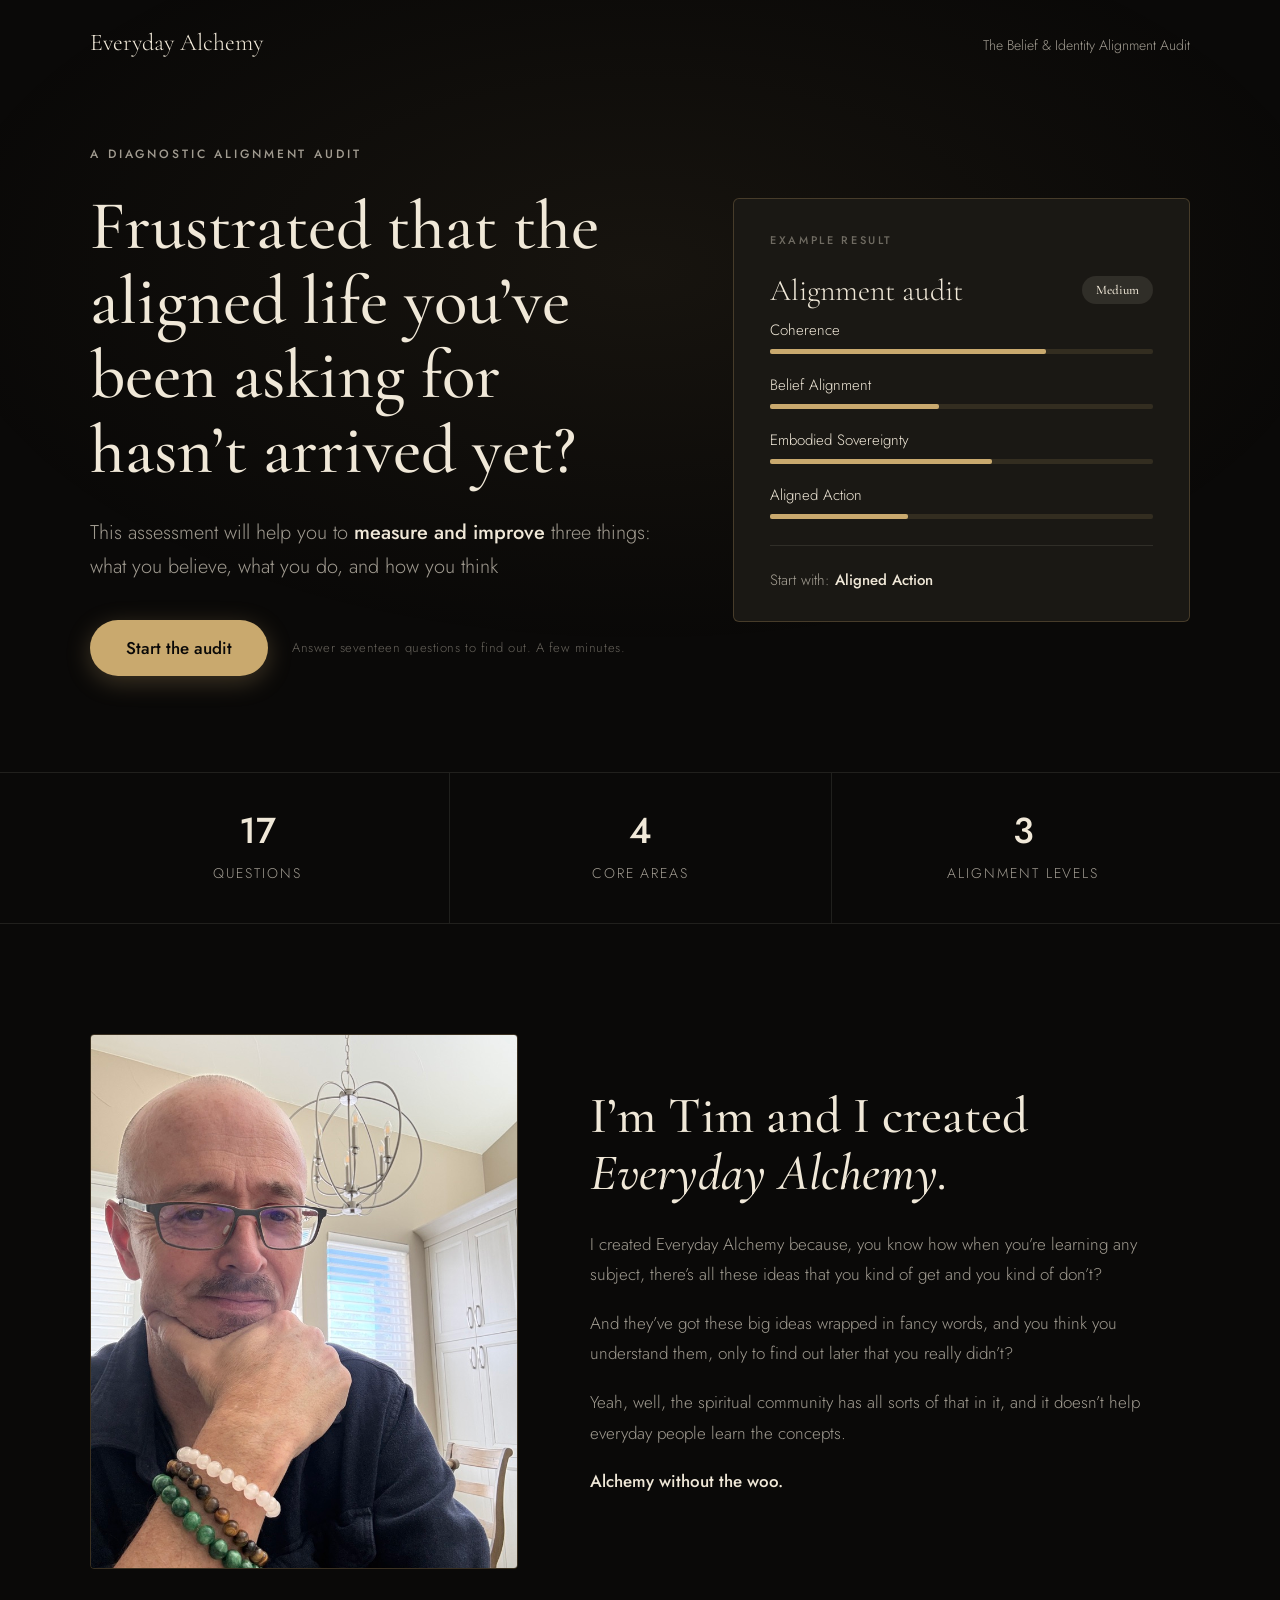
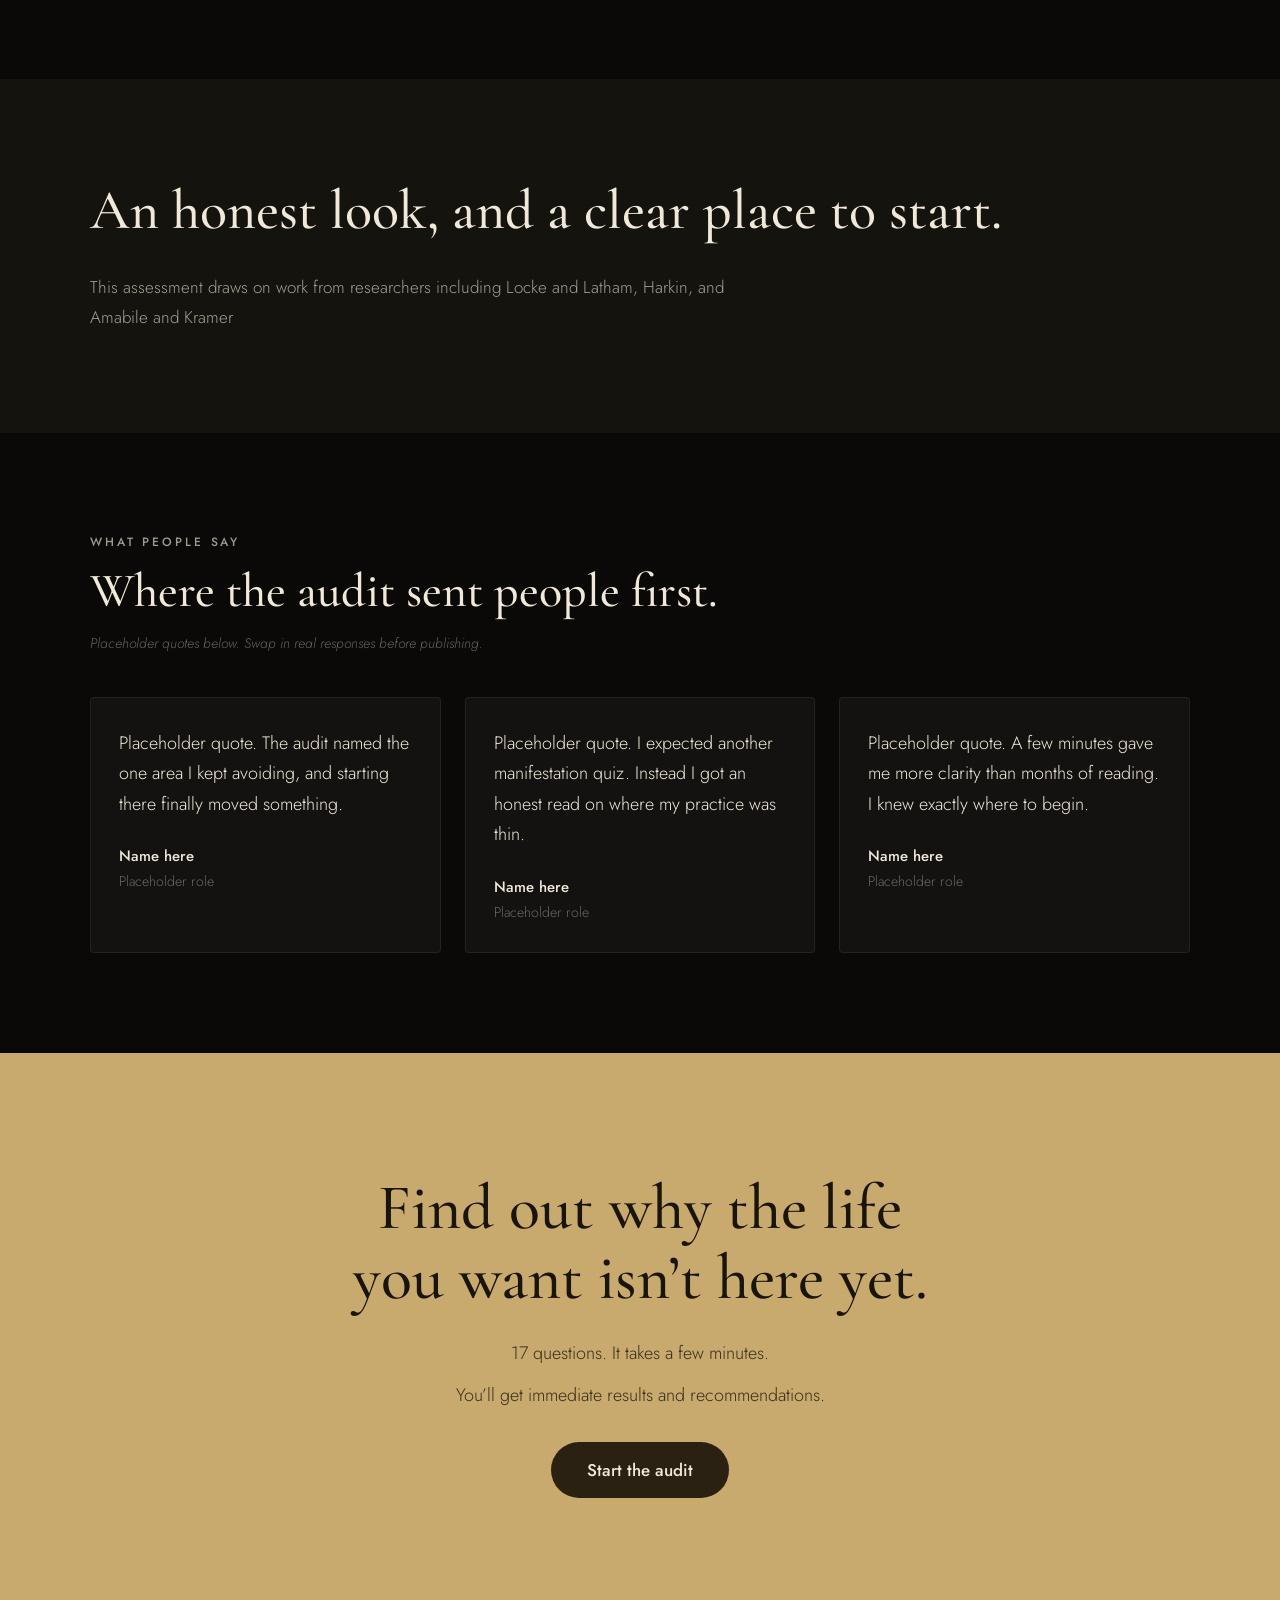
==== audit.html @ 443a2dbe "Audit landing page: match the ScoreApp layout Two-column hero with the example result card, stats ba" ====
<!DOCTYPE html>
<html lang="en">
<head>
<meta charset="UTF-8">
<meta name="viewport" content="width=device-width, initial-scale=1.0">
<title>The Belief &amp; Identity Alignment Audit — Everyday Alchemy</title>
<link rel="preconnect" href="https://fonts.googleapis.com">
<link href="https://fonts.googleapis.com/css2?family=Cormorant+Garamond:ital,wght@0,300;0,400;0,500;0,600;1,300;1,400;1,500&family=Cinzel:wght@400;600&family=Jost:wght@200;300;400;500&display=swap" rel="stylesheet">
<style>
  :root {
    --obsidian: #0a0908;
    --deep: #111009;
    --charcoal: #1a1814;
    --ash: #2a2822;
    --gold: #c9a96e;
    --gold-light: #e2c98a;
    --gold-dim: #8a6e3e;
    --cream: #f0e8d8;
    --cream-mid: rgba(240,232,216,0.65);
    --cream-low: rgba(240,232,216,0.4);
    --gold-border: rgba(201,169,110,0.25);
  }

  * { margin: 0; padding: 0; box-sizing: border-box; }

  body {
    background: var(--obsidian);
    color: var(--cream);
    font-family: 'Jost', sans-serif;
    font-weight: 300;
    min-height: 100vh;
    min-height: 100dvh;
    display: flex;
    flex-direction: column;
    -webkit-font-smoothing: antialiased;
  }

  body::before {
    content: '';
    position: fixed;
    inset: 0;
    background: radial-gradient(ellipse 80% 60% at 50% 30%, rgba(201,169,110,0.07) 0%, transparent 70%);
    pointer-events: none;
  }

  .top { position: relative; z-index: 1; width: 100%; max-width: 1148px; margin: 0 auto; padding: 28px 24px 0; display: flex; justify-content: space-between; align-items: baseline; gap: 16px; }
  .logo { font-family: 'Cormorant Garamond', serif; font-size: 24px; color: var(--cream); text-decoration: none; }
  .audit-name { font-size: 14px; color: var(--cream-mid); text-align: right; }

  .progress {
    position: fixed; top: 0; left: 0; right: 0;
    height: 3px;
    background: rgba(201,169,110,0.12);
    z-index: 5;
    opacity: 0;
    transition: opacity 0.3s;
  }
  .progress.on { opacity: 1; }
  .progress span { display: block; height: 100%; width: 0; background: var(--gold); transition: width 0.4s ease; }

  main { position: relative; z-index: 1; flex: 1; display: flex; justify-content: center; padding: 32px 24px 64px; }
  main.landing { padding: 0; }
  #stage.land { max-width: none; }
  #stage { width: 100%; max-width: 640px; animation: rise 0.5s ease both; }
  #stage.wide { max-width: 760px; }
  #stage.q { align-self: center; }

  @keyframes rise { from { opacity: 0; transform: translateY(14px); } to { opacity: 1; transform: translateY(0); } }

  .eyebrow {
    font-family: 'Cinzel', serif;
    font-size: 10px;
    letter-spacing: 0.45em;
    text-transform: uppercase;
    color: var(--gold);
    margin-bottom: 22px;
  }

  h1, h2, h3 { font-family: 'Cormorant Garamond', serif; font-weight: 300; line-height: 1.12; color: var(--cream); outline: none; }
  h1 { font-size: clamp(36px, 7vw, 56px); margin-bottom: 20px; }
  h1 em, h2 em { font-style: italic; color: var(--gold-light); }
  h2 { font-size: clamp(30px, 5.5vw, 44px); margin-bottom: 14px; }
  h3 { font-size: 26px; margin-bottom: 8px; }

  .lede { font-size: 17px; line-height: 1.8; color: var(--cream-mid); margin-bottom: 28px; }
  p.body { font-size: 16px; line-height: 1.8; color: var(--cream-mid); margin-bottom: 18px; }
  .hint { font-size: 13px; letter-spacing: 0.04em; color: var(--cream-low); margin: 6px 0 22px; }

  /* ---- landing ---- */
  .wrap { width: 100%; max-width: 1148px; margin: 0 auto; padding: 0 24px; }
  .land h1, .land h2 { font-weight: 500; }
  .hero2 { padding: 88px 0 96px; }
  .hero2 .wrap { display: grid; grid-template-columns: 1.25fr 1fr; gap: 72px; align-items: center; }
  .eyebrow2 { font-size: 12px; font-weight: 500; letter-spacing: 0.24em; text-transform: uppercase; color: var(--cream-mid); margin-bottom: 26px; }
  .hero2 h1 { font-size: clamp(40px, 5.4vw, 72px); line-height: 1.08; margin-bottom: 28px; max-width: 14em; }
  .hero2 .sentence { font-size: 20px; line-height: 1.7; color: var(--cream-mid); max-width: 30em; margin-bottom: 36px; }
  .hero2 .sentence strong { color: var(--cream); font-weight: 500; }
  .cta-row { display: flex; align-items: center; gap: 24px; flex-wrap: wrap; }
  .cta-row .hint { margin: 0; }
  .btn.pill { font-family: 'Jost', sans-serif; font-weight: 500; font-size: 17px; letter-spacing: 0; text-transform: none; border-radius: 999px; padding: 16px 36px; }
  .card.example { max-width: none; margin: 0; text-align: left; padding: 32px 36px 28px; }
  .example .eyebrow2 { color: var(--cream-low); margin-bottom: 22px; font-size: 11px; }
  .example .cap { display: flex; justify-content: space-between; align-items: center; gap: 12px; margin-bottom: 26px; }
  .example .cap-t { font-family: 'Cormorant Garamond', serif; font-size: 30px; color: var(--cream); }
  .example .pill-lv { font-size: 13px; font-weight: 500; color: var(--cream); background: rgba(240,232,216,0.1); border-radius: 999px; padding: 6px 14px; }
  .example .row { margin-bottom: 20px; font-size: 15px; color: var(--cream); }
  .example .row .bar { margin: 8px 0 0; height: 5px; }
  .example .start { margin-top: 26px; padding-top: 22px; border-top: 1px solid rgba(240,232,216,0.1); font-size: 15px; color: var(--cream-mid); }
  .example .start strong { color: var(--cream); font-weight: 500; }
  .stats { border-top: 1px solid rgba(240,232,216,0.1); border-bottom: 1px solid rgba(240,232,216,0.1); }
  .stats .wrap { display: grid; grid-template-columns: repeat(3, 1fr); padding: 0; }
  .stats .cell { text-align: center; padding: 40px 16px; border-left: 1px solid rgba(240,232,216,0.1); }
  .stats .cell:first-child { border-left: none; }
  .stats b { display: block; font-size: 36px; font-weight: 500; color: var(--cream); line-height: 1; }
  .stats span { display: block; margin-top: 14px; font-size: 14px; letter-spacing: 0.14em; text-transform: uppercase; color: var(--cream-mid); }
  .bio2 { padding: 110px 0; }
  .bio2 .wrap { display: grid; grid-template-columns: 5fr 7fr; gap: 72px; align-items: center; }
  .bio2 img { width: 100%; aspect-ratio: 4 / 5; object-fit: cover; border-radius: 4px; border: 1px solid var(--gold-border); display: block; }
  .bio2 h2 { font-size: clamp(34px, 4vw, 52px); margin-bottom: 26px; }
  .bio2 h2 em { color: var(--cream); }
  .bio2 p { font-size: 17px; line-height: 1.8; color: var(--cream-mid); margin-bottom: 18px; max-width: 34em; }
  .bio2 p.soundbite { color: var(--cream); font-weight: 500; }
  .lite { background: #15130d; padding: 100px 0; }
  .lite h2 { font-size: clamp(34px, 4.4vw, 56px); margin-bottom: 30px; }
  .lite p { font-size: 17px; line-height: 1.8; color: var(--cream-mid); max-width: 40em; }
  .testi { padding: 100px 0; }
  .testi .eyebrow2 { margin-bottom: 14px; }
  .testi h2 { font-size: clamp(32px, 4vw, 48px); margin-bottom: 14px; }
  .tnote { font-size: 14px; font-style: italic; color: var(--cream-low); margin-bottom: 44px; }
  .testi h2:last-child { margin-bottom: 44px; }
  .tgrid { display: grid; grid-template-columns: repeat(3, 1fr); gap: 24px; }
  .tcard { background: #131210; border: 1px solid rgba(240,232,216,0.07); border-radius: 4px; padding: 30px 28px; }
  .tcard blockquote { font-family: 'Jost', sans-serif; font-style: normal; font-size: 18px; line-height: 1.7; color: var(--cream); margin: 0 0 26px; }
  .tcard .nm { font-size: 15px; font-weight: 500; color: var(--cream); }
  .tcard .rl { font-size: 14px; color: var(--cream-low); margin-top: 4px; }
  .closeband { background: #c8a96e; color: #1a150c; text-align: center; padding: 120px 24px 130px; }
  .closeband h2 { text-wrap: balance; color: #1a150c; font-size: clamp(36px, 5vw, 64px); line-height: 1.1; max-width: 16em; margin: 0 auto 26px; }
  .closeband p { font-size: 18px; color: #3a2f1a; margin-bottom: 16px; }
  .closeband .btn { background: #2b2113; color: var(--cream); box-shadow: none; margin-top: 18px; }
  .closeband .btn:hover { background: #3a2d19; }
  .bio { display: block; }
  .tagline { font-family: 'Cormorant Garamond', serif; font-style: italic; font-size: 32px; color: var(--gold-light); margin: 26px 0 6px; }
  .research { font-size: 14px; color: var(--cream-low); margin-top: 26px; line-height: 1.7; }
  blockquote { font-family: 'Cormorant Garamond', serif; font-size: 26px; font-style: italic; line-height: 1.4; color: var(--cream); margin: 0 0 10px; }
  .who { font-size: 13px; letter-spacing: 0.08em; color: var(--cream-low); margin-bottom: 36px; }
  @media (max-width: 900px) {
    .hero2 { padding: 48px 0 64px; }
    .hero2 .wrap, .bio2 .wrap { grid-template-columns: 1fr; gap: 44px; }
    .bio2 { padding: 72px 0; }
    .bio2 img { max-width: 360px; }
    .lite, .testi { padding: 72px 0; }
    .tgrid { grid-template-columns: 1fr; }
    .closeband { padding: 84px 24px 90px; }
    .audit-name { display: none; }
  }
  @media (max-width: 520px) {
    .stats .cell { padding: 28px 6px; }
    .stats b { font-size: 28px; }
    .stats span { font-size: 11px; letter-spacing: 0.08em; }
    .card.example { padding: 26px 22px 22px; }
  }

  /* ---- question ---- */
  .qnum { font-family: 'Cinzel', serif; font-size: 11px; letter-spacing: 0.3em; text-transform: uppercase; color: var(--gold-dim); margin-bottom: 18px; }
  .qtext { font-family: 'Cormorant Garamond', serif; font-weight: 300; font-size: clamp(28px, 5.5vw, 40px); line-height: 1.2; color: var(--cream); margin-bottom: 30px; outline: none; }
  .qtext em { font-style: italic; color: var(--gold-light); }
  .yn { display: grid; grid-template-columns: 1fr 1fr; gap: 12px; }
  .options { display: flex; flex-direction: column; gap: 10px; margin-bottom: 8px; }

  .opt {
    display: block; width: 100%; text-align: left;
    font-family: 'Jost', sans-serif; font-weight: 300; font-size: 16px;
    color: var(--cream);
    background: rgba(240,232,216,0.04);
    border: 1px solid var(--gold-border);
    border-radius: 4px;
    padding: 16px 20px;
    cursor: pointer;
    transition: background 0.2s, border-color 0.2s;
  }
  .yn .opt { text-align: center; font-size: 18px; padding: 20px 20px; }
  .opt:hover:not(:disabled) { background: rgba(201,169,110,0.08); }
  .opt[aria-pressed="true"] { background: rgba(201,169,110,0.16); border-color: var(--gold); color: var(--gold-light); }
  .opt:disabled { opacity: 0.35; cursor: not-allowed; }
  .opt:focus-visible { outline: 2px solid var(--gold-light); outline-offset: 2px; }

  /* ---- form ---- */
  .field { margin-bottom: 22px; }
  .field label, .field .lbl {
    display: block; font-family: 'Cinzel', serif; font-size: 10px; letter-spacing: 0.35em;
    text-transform: uppercase; color: var(--gold); margin-bottom: 8px;
  }
  input[type=text], input[type=email], textarea {
    width: 100%; font-family: 'Jost', sans-serif; font-weight: 300; font-size: 17px; color: var(--cream);
    background: rgba(240,232,216,0.05); border: 1px solid var(--gold-border); border-radius: 4px; padding: 15px 16px;
  }
  textarea { min-height: 120px; resize: vertical; line-height: 1.6; }
  input::placeholder, textarea::placeholder { color: var(--cream-low); }
  input[type=text]:focus-visible, input[type=email]:focus-visible, textarea:focus-visible { outline: 2px solid var(--gold-light); outline-offset: 1px; border-color: var(--gold); }
  .consent { display: flex; gap: 12px; align-items: flex-start; font-size: 14px; line-height: 1.6; color: var(--cream-mid); margin: 6px 0 8px; }
  .consent input { margin-top: 4px; accent-color: var(--gold); width: 18px; height: 18px; flex-shrink: 0; }
  .trap { position: absolute; left: -9999px; width: 1px; height: 1px; overflow: hidden; }
  .error { color: #e0907a; font-size: 14px; min-height: 22px; margin: 6px 0 4px; }

  /* ---- buttons / nav ---- */
  .nav { display: flex; align-items: center; justify-content: space-between; gap: 16px; margin-top: 36px; }
  .btn {
    font-family: 'Cinzel', serif; font-weight: 600; font-size: 14px; letter-spacing: 0.14em; text-transform: uppercase;
    color: var(--obsidian); background: var(--gold); border: none; border-radius: 4px; padding: 18px 34px; cursor: pointer;
    box-shadow: 0 6px 24px rgba(201,169,110,0.28); transition: background 0.25s, transform 0.25s, opacity 0.25s;
  }
  .btn:hover:not(:disabled) { background: var(--gold-light); transform: translateY(-2px); }
  .btn:disabled { opacity: 0.35; cursor: not-allowed; box-shadow: none; }
  .btn:focus-visible { outline: 2px solid var(--cream); outline-offset: 3px; }
  .back { font-family: 'Jost', sans-serif; font-size: 13px; letter-spacing: 0.2em; text-transform: uppercase; color: var(--cream-low); background: none; border: none; cursor: pointer; padding: 10px 4px; }
  .back:hover { color: var(--gold-light); }
  .back:focus-visible { outline: 2px solid var(--gold-light); outline-offset: 2px; }

  /* ---- pop-up ---- */
  .modal { position: fixed; inset: 0; z-index: 20; background: rgba(10,9,8,0.86); display: flex; align-items: center; justify-content: center; padding: 24px; overflow-y: auto; }
  .modal[hidden] { display: none; }
  .modal form { width: 100%; max-width: 460px; background: var(--charcoal); border: 1px solid var(--gold-border); border-radius: 6px; padding: 36px 32px 28px; position: relative; animation: rise 0.35s ease both; }
  .modal h2 { font-size: 34px; }
  .modal .x { position: absolute; top: 10px; right: 14px; background: none; border: none; color: var(--cream-low); font-size: 26px; cursor: pointer; padding: 6px 10px; }
  .modal .x:hover { color: var(--gold-light); }
  .modal .nav { margin-top: 22px; justify-content: stretch; }
  .modal .btn { width: 100%; }

  /* ---- results ---- */
  .rmeta { font-size: 13px; letter-spacing: 0.06em; color: var(--cream-low); margin-bottom: 40px; }
  .rmeta strong { color: var(--cream-mid); font-weight: 400; }
  .rhero { display: grid; grid-template-columns: 1fr 280px; gap: 40px; align-items: start; margin-bottom: 20px; }
  .rhero .lede { margin-bottom: 0; }
  .card { background: var(--charcoal); border: 1px solid var(--gold-border); border-radius: 6px; padding: 28px 24px; text-align: center; }
  .gauge { position: relative; width: 170px; height: 170px; margin: 0 auto 14px; }
  .gauge svg { transform: rotate(-90deg); }
  .gauge .pct { position: absolute; inset: 0; display: flex; align-items: center; justify-content: center; font-family: 'Cormorant Garamond', serif; font-size: 48px; color: var(--cream); }
  .card .cap { font-family: 'Cormorant Garamond', serif; font-size: 22px; color: var(--gold-light); margin-bottom: 10px; }
  .card p { font-size: 15px; line-height: 1.7; color: var(--cream-mid); }
  .rs { margin-top: 64px; padding-top: 40px; border-top: 1px solid var(--gold-border); }
  .ladder { display: flex; gap: 8px; margin-top: 22px; max-width: 460px; }
  .ladder div { flex: 1; text-align: center; font-family: 'Cinzel', serif; font-size: 11px; letter-spacing: 0.25em; text-transform: uppercase; padding: 12px 4px; border: 1px solid var(--gold-border); border-radius: 4px; color: var(--cream-low); }
  .ladder div.on { background: rgba(201,169,110,0.16); border-color: var(--gold); color: var(--gold-light); }
  .cat { padding: 22px 0; border-bottom: 1px solid rgba(201,169,110,0.15); }
  .cat:last-child { border-bottom: none; }
  .cat-head { display: flex; justify-content: space-between; align-items: baseline; gap: 16px; margin-bottom: 10px; }
  .cat-name { font-family: 'Cormorant Garamond', serif; font-size: 26px; color: var(--cream); }
  .cat-score { font-family: 'Cinzel', serif; font-size: 11px; letter-spacing: 0.25em; text-transform: uppercase; color: var(--gold); white-space: nowrap; }
  .bar { height: 4px; background: rgba(201,169,110,0.14); border-radius: 2px; margin-bottom: 12px; }
  .bar span { display: block; height: 100%; background: var(--gold); border-radius: 2px; }
  .cat p { font-size: 15px; line-height: 1.7; color: var(--cream-mid); }
  .pair { display: grid; grid-template-columns: 1fr 1fr; gap: 20px; margin-top: 8px; }
  .pair .card { text-align: left; }
  .pair h3 { margin: 4px 0 10px; }
  @media (min-width: 681px) { .pair .eyebrow { min-height: 3em; } }
  .todo { color: var(--gold-dim); border-bottom: 1px dashed var(--gold-dim); }

  pre.debug { margin-top: 40px; padding: 16px; max-height: 360px; overflow: auto; font-size: 12px; line-height: 1.5; color: var(--cream-mid); background: rgba(240,232,216,0.05); border: 1px dashed var(--gold-border); white-space: pre-wrap; }

  @media (max-width: 680px) {
    .rhero { grid-template-columns: 1fr; }
    .pair { grid-template-columns: 1fr; }
  }
  @media (max-width: 520px) {
    .nav { flex-direction: column-reverse; align-items: stretch; }
    .btn { width: 100%; }
    .back { align-self: center; }
    .modal form { padding: 32px 22px 22px; }
  }
  @media (prefers-reduced-motion: reduce) {
    #stage, .modal form { animation: none; }
    .progress span { transition: none; }
  }
</style>
</head>
<body>

<div class="progress" id="progress" role="progressbar" aria-label="Audit progress" aria-valuemin="0" aria-valuemax="100" aria-valuenow="0"><span id="bar"></span></div>

<header class="top"><a class="logo" href="index.html">Everyday Alchemy</a><span class="audit-name">The Belief &amp; Identity Alignment Audit</span></header>

<iframe name="ghl-sink" title="" hidden tabindex="-1" aria-hidden="true"></iframe>

<main><div id="stage">
  <!-- Shown until the script builds the page, or if scripts are off or blocked. -->
  <p class="eyebrow">Free Audit</p>
  <h1>Frustrated that the aligned life you&rsquo;ve been asking for hasn&rsquo;t arrived yet?</h1>
  <p class="lede">Loading the audit&hellip;</p>
  <p class="hint">If nothing else appears, JavaScript is turned off or blocked here. Open this page in a regular browser such as Chrome or Safari.</p>
</div></main>

<!-- Name and email pop-up. It stays in the page all session so the hidden quiz fields can be
     added to this same form and sent again at the end. -->
<div class="modal" id="gate" hidden role="dialog" aria-modal="true" aria-labelledby="gate-title">
  <form id="everyday-alchemy-audit" novalidate method="post" action="about:blank" target="ghl-sink">
    <button type="button" class="x" id="gate-close" aria-label="Close">&times;</button>
    <h2 id="gate-title" tabindex="-1">Start the audit.</h2>
    <p class="hint">Your results show up on the next screen.</p>
    <div class="field"><label for="f-name">Name</label>
      <input type="text" id="f-name" name="name" autocomplete="name" required></div>
    <div class="field"><label for="f-email">Email</label>
      <input type="email" id="f-email" name="email" autocomplete="email" inputmode="email" required></div>
    <div class="trap" id="audit-fields" aria-hidden="true"></div>
    <div class="trap" aria-hidden="true"><label>Company <input type="text" id="f-company" name="company" tabindex="-1" autocomplete="off"></label></div>
    <label class="consent"><input type="checkbox" id="f-consent" name="marketing_consent" value="true">
      <span id="consent-text"></span></label>
    <p class="error" id="gate-err" role="alert"></p>
    <div class="nav"><button type="submit" class="btn" id="gate-go">Start the audit</button></div>
  </form>
</div>

<script>
/* ------------------------------------------------------------------
   CONFIG
   Same wiring as the old quiz: the pop-up form is a real <form> with named
   inputs, and GoHighLevel's External Tracking script (paste it just before
   </body>) captures each submission, creates or updates the contact and
   fires its Form Submission trigger. This page fetches nothing itself.
   The form is submitted twice: once from the pop-up (name and email) and
   once when the last question is answered (everything).
   ghlTrackingInstalled: flip to true once the GHL snippet is on this page.
   Until then, on the live site the pop-up shows an error instead of letting
   people through unsent; on localhost or with ?debug=1 it still runs so the
   flow can be tested. Never test with the tracking tag loaded.
------------------------------------------------------------------- */
const CONFIG = {
  ghlTrackingInstalled: true,
  quizVersion: '2',
  source: 'Everyday Alchemy audit'
};

/* ------------------------------------------------------------------
   CONTENT
   Questions, answers and scoring come from the ScoreApp build (read from
   the preview). Anything in [square brackets] is copy that hasn't been
   written yet and shows on the page as a dashed placeholder.
------------------------------------------------------------------- */
const CATS = [
  { key: 'coherence',   name: 'Coherence',            field: 'coherence' },
  { key: 'belief',      name: 'Belief Alignment',     field: 'belief_alignment' },
  { key: 'sovereignty', name: 'Embodied Sovereignty', field: 'embodied_sovereignty' },
  { key: 'action',      name: 'Aligned Action',       field: 'aligned_action' }
];
const CAT = Object.fromEntries(CATS.map(c => [c.key, c]));

/* A Yes scores one point in the question's category. A No scores nothing. */
const QUESTIONS = [
  { id: 1,  type: 'yesno', cat: 'action',      q: 'Do you have a daily practice?' },
  { id: 2,  type: 'yesno', cat: 'belief',      q: 'Have you decided what you actually want?' },
  { id: 3,  type: 'yesno', cat: 'belief',      q: 'Is what you want something you could accomplish in the next twelve months?' },
  { id: 4,  type: 'yesno', cat: 'sovereignty', q: 'Have you decided you&rsquo;re <em>doing it</em>, full stop? Come hell or high water, whatever anybody says or does, however many times it fails?' },
  { id: 5,  type: 'yesno', cat: 'belief',      q: 'Have you gotten really specific about it? And I mean really specific. (Not I own my own company...)' },
  { id: 6,  type: 'yesno', cat: 'coherence',   q: 'Have you learned how to meditate?' },
  { id: 7,  type: 'yesno', cat: 'coherence',   q: 'Have you learned how to observe your own thoughts and feelings in a meditative state?' },
  { id: 8,  type: 'yesno', cat: 'sovereignty', q: 'Do you know how to get into present time?' },
  { id: 9,  type: 'yesno', cat: 'action',      q: 'Do you understand that you actually have to become the person, in physical reality, who gets what you want?' },
  { id: 10, type: 'yesno', cat: 'coherence',   q: 'Would you be okay if everything you ever desired came through a different person, a different path than the one you have in mind?' },
  { id: 11, type: 'yesno', cat: 'action',      q: 'When you set an intention, do you then do everything you can see to bring it about?' },
  { id: 12, type: 'yesno', cat: 'sovereignty', q: 'Have you stopped wondering where the life you want is? Why source, the universe, God, has not delivered it yet?' },
  { id: 13, type: 'multi', key: 'current_situation', min: 1, max: 3, hint: 'Pick up to three.',
    q: 'Which best describes your current situation?',
    options: ['I’m not happy with my financial situation', 'Feeling alone', 'The weight of it all is too much',
              'My thoughts spiral', 'I’m wondering if it actually works', 'My body hurts / I feel terrible'] },
  { id: 14, type: 'single', key: 'desired_outcome',
    q: 'Which best describes what you&rsquo;re looking for?',
    options: ['Financially abundant', 'More friends and love', 'Knowing that I can handle what comes',
              'Getting calm, clear, and present', 'My life going in the right direction', 'My body feeling good/healthy'] },
  { id: 15, type: 'multi', key: 'already_tried', min: 1, max: null, hint: 'Pick as many as apply.',
    q: 'What have you tried that hasn&rsquo;t worked?',
    options: ['Visualization', 'Scripting', 'Meditation', 'Retreats', 'Other coaches', 'Redoing coursework'] },
  { id: 16, type: 'single', key: 'solution_preference',
    q: 'What kind of solution would best suit your needs?',
    options: ['One-on-one mentoring', 'A mastermind', 'A cohort (working on it in a group)',
              'Weekly group sessions', 'Coursework', 'Do-it-yourself kit'] },
  { id: 17, type: 'text', key: 'anything_else', q: 'Is there anything else you&rsquo;d like me to know?', placeholder: 'In your own words (optional)' }
];
const YESNO = QUESTIONS.filter(q => q.type === 'yesno');
const TOTAL = QUESTIONS.length;

const CONSENT_HTML = 'I agree to receive marketing and promotional emails from Everyday Alchemy';

/* Landing page */
const LANDING = {
  eyebrow: 'A diagnostic alignment audit',
  hook: 'Frustrated that the aligned life you&rsquo;ve been asking for hasn&rsquo;t arrived yet?',
  sub: 'Answer seventeen questions to find out. A few minutes.',
  benefits: 'This assessment will help you to <strong>measure and improve</strong> three things: what you believe, what you do, and how you think',
  bioHeading: 'I&rsquo;m Tim and I created <em>Everyday Alchemy.</em>',
  bio: [
    'I created Everyday Alchemy because, you know how when you&rsquo;re learning any subject, there&rsquo;s all these ideas that you kind of get and you kind of don&rsquo;t?',
    'And they&rsquo;ve got these big ideas wrapped in fancy words, and you think you understand them, only to find out later that you really didn&rsquo;t?',
    'Yeah, well, the spiritual community has all sorts of that in it, and it doesn&rsquo;t help everyday people learn the concepts.'
  ],
  soundbite: 'Alchemy without the woo.',
  tagline: 'An honest look, and a clear place to start.',
  research: 'This assessment draws on work from researchers including Locke and Latham, Harkin, and Amabile and Kramer',
  testimonialsEyebrow: 'What people say',
  testimonialsHeading: 'Where the audit sent people first.',
  /* testimonials for taking the audit: [{ quote: '', who: '', role: '' }]. Until there are real ones, ScoreApp's three placeholder cards show. */
  testimonials: [],
  closeHeading: 'Find out why the life you want isn&rsquo;t here yet.',
  closeBody: ['17 questions. It takes a few minutes.', 'You&rsquo;ll get immediate results and recommendations.'],
  button: 'Start the audit'
};

/* Results page */
const RESULTS = {
  header: 'Belief &amp; Identity Alignment Audit',
  eyebrow: 'Your alignment, reflected',
  heading: 'Where belief meets lived reality.',
  intro: {
    High: 'Hi {first_name}, you&rsquo;ve been thinking, &ldquo;What more do I need to do?&rdquo; and &ldquo;Why isn&rsquo;t it here yet? I&rsquo;ve done everything.&rdquo; You&rsquo;ve gone over the material and redone it and looked again and looked again, and yet you&rsquo;re still in the same place. And the truth is, most of what you need is in place, and that&rsquo;s actually the most insidious problem, because almost all of it IS there. So here&rsquo;s what isn&rsquo;t...',
    Medium: '[Medium score intro: to write]',
    Low: '[Low score intro: to write]'
  },
  scoreLabel: 'Your overall alignment',
  scoreCopy: '[Line under the score ring: to write]',
  s1: '01 · Your Scores',
  tierHeading: '{tier} Alignment',
  tierCopy: { High: '[High level paragraph: to write]', Medium: '[Medium level paragraph: to write]', Low: '[Low level paragraph: to write]' },
  s2: '02 · The four areas as one system',
  s2Intro: '[Intro to the four areas: to write]',
  catCopy: {
    coherence:   { High: '[Coherence, high: to write]',   Medium: '[Coherence, medium: to write]',   Low: '[Coherence, low: to write]' },
    belief:      { High: '[Belief Alignment, high: to write]', Medium: '[Belief Alignment, medium: to write]', Low: '[Belief Alignment, low: to write]' },
    sovereignty: { High: '[Embodied Sovereignty, high: to write]', Medium: '[Embodied Sovereignty, medium: to write]', Low: '[Embodied Sovereignty, low: to write]' },
    action:      { High: '[Aligned Action, high: to write]', Medium: '[Aligned Action, medium: to write]', Low: '[Aligned Action, low: to write]' }
  },
  s3: '03 · Your pattern',
  strongestEyebrow: 'Where you are most embodied',
  strongestCopy: '[Strongest area paragraph: to write]',
  focusEyebrow: 'Your key focus area',
  focusCopy: '[Key focus area paragraph: to write]',
  s4: '04 · Your next step',
  nextHeading: '[Next step heading: to write]',
  nextCopy: '[Next step paragraph: to write]'
};

/* ------------------------------------------------------------------
   HELPERS
------------------------------------------------------------------- */
const esc = s => String(s == null ? '' : s).replace(/[&<>"']/g, c => ({ '&': '&amp;', '<': '&lt;', '>': '&gt;', '"': '&quot;', "'": '&#39;' }[c]));
const plain = html => { const d = document.createElement('div'); d.innerHTML = html; return d.textContent; };
const $ = id => document.getElementById(id);
const params = new URLSearchParams(location.search);
const debug = params.has('debug');
const devMode = debug || ['localhost', '127.0.0.1', ''].includes(location.hostname);
/* unwritten copy shows as a dashed placeholder; written copy shows as is */
const copy = t => (t.charAt(0) === '[' ? `<span class="todo">${esc(t)}</span>` : t);
const tierOf = pct => (pct >= 80 ? 'High' : pct >= 40 ? 'Medium' : 'Low');
const slug = s => s.toLowerCase().replace(/[^a-z0-9]+/g, '-').replace(/^-|-$/g, '');

/* ------------------------------------------------------------------
   STATE
------------------------------------------------------------------- */
const S = {
  step: 'landing',      // landing | q | results
  i: 0,                 // index into QUESTIONS
  yn: {},               // question id -> true (Yes) / false (No)
  pick: {},             // key -> array of chosen options (multi, single)
  text: '',
  contact: { name: '', email: '', consent: false },
  armed: false,
  result: null,
  sent: null,
  error: ''
};

/* ------------------------------------------------------------------
   SCORING
------------------------------------------------------------------- */
function compute() {
  const per = Object.fromEntries(CATS.map(c => [c.key, 0]));
  let yes = 0;
  YESNO.forEach(q => { if (S.yn[q.id] === true) { per[q.cat]++; yes++; } });
  const pct = Math.round(yes / YESNO.length * 100);
  const cats = CATS.map(c => {
    const n = per[c.key], p = Math.round(n / 3 * 100);
    return { key: c.key, name: c.name, points: n, potential: 3, percent: p, tier: tierOf(p) };
  });
  /* ties go to the first area in the list, as ScoreApp did */
  let hi = cats[0], lo = cats[0];
  cats.forEach(c => { if (c.points > hi.points) hi = c; if (c.points < lo.points) lo = c; });
  return { points: yes, potential: YESNO.length, percent: pct, tier: tierOf(pct), cats, strongest: hi, focus: lo };
}

/* ------------------------------------------------------------------
   GOHIGHLEVEL FIELDS
   Plain names with a quiz_ prefix. The version lives in quiz_version and
   inside quiz_all_answers_json, not in the field names.
------------------------------------------------------------------- */
function contactFields() {
  const name = S.contact.name.trim().replace(/\s+/g, ' ');
  const [first, ...rest] = name.split(' ');
  const utm = {};
  params.forEach((v, k) => { if (k.indexOf('utm_') === 0) utm[k] = v; });
  return Object.assign({ first_name: first, last_name: rest.join(' '), name, email: S.contact.email.trim(),
    source: CONFIG.source, quiz_version: CONFIG.quizVersion }, utm);
}

function startFields() {
  return Object.assign(contactFields(), { tags: 'audit-started' });
}

function finishFields(r) {
  const out = Object.assign(contactFields(), {
    tags: ['audit-started', 'audit-completed', 'audit-' + r.tier.toLowerCase(), 'audit-focus-' + slug(r.focus.name)].join(', '),
    quiz_overall_level: r.tier,
    quiz_score_total: r.points,
    quiz_score_percent: r.percent,
    quiz_highest_scoring_category: r.strongest.name,
    quiz_lowest_scoring_category: r.focus.name,
    quiz_current_situation: (S.pick.current_situation || []).join(', '),
    quiz_desired_outcome: (S.pick.desired_outcome || []).join(', '),
    quiz_already_tried: (S.pick.already_tried || []).join(', '),
    quiz_solution_preference: (S.pick.solution_preference || []).join(', '),
    quiz_anything_else: S.text.trim(),
    quiz_completed_at: new Date().toISOString()
  });
  r.cats.forEach(c => { out['quiz_score_' + CAT[c.key].field] = c.points; });
  out.quiz_all_answers_json = JSON.stringify({
    quiz_version: CONFIG.quizVersion,
    yes_no: Object.fromEntries(YESNO.map(q => [q.id, S.yn[q.id] === true ? 'Yes' : 'No'])),
    current_situation: S.pick.current_situation || [],
    desired_outcome: S.pick.desired_outcome || [],
    already_tried: S.pick.already_tried || [],
    solution_preference: S.pick.solution_preference || [],
    anything_else: S.text.trim(),
    score: { points: r.points, potential: r.potential, percent: r.percent, tier: r.tier,
      areas: Object.fromEntries(r.cats.map(c => [CAT[c.key].field, c.points])) }
  });
  return out;
}

/* the named fields become inputs inside the real form so GHL's script captures them */
const VISIBLE_NAMES = ['name', 'email', 'marketing_consent'];
function fillFields(flat) {
  const box = $('audit-fields');
  box.textContent = '';
  Object.keys(flat).forEach(k => {
    if (VISIBLE_NAMES.indexOf(k) >= 0) return;
    const i = document.createElement('input');
    i.type = 'text'; i.name = k; i.tabIndex = -1; i.setAttribute('autocomplete', 'off');
    i.value = flat[k] == null ? '' : String(flat[k]);
    box.appendChild(i);
  });
}

function sendForm(flat) {
  const form = $('everyday-alchemy-audit');
  fillFields(flat);
  S.sent = flat;
  S.armed = true;
  if (form.requestSubmit) form.requestSubmit();
  else form.dispatchEvent(new Event('submit', { bubbles: true, cancelable: true }));
}

/* ------------------------------------------------------------------
   RENDER
------------------------------------------------------------------- */
const stage = $('stage');

function setStage(cls, html, focusSel) {
  stage.className = cls || '';
  document.querySelector('main').classList.toggle('landing', cls === 'land');
  stage.style.animation = 'none'; void stage.offsetWidth; stage.style.animation = '';
  stage.innerHTML = html;
  const bar = $('progress');
  const on = S.step === 'q';
  bar.classList.toggle('on', on);
  const pct = on ? Math.round(S.i / TOTAL * 100) : 0;
  $('bar').style.width = pct + '%';
  bar.setAttribute('aria-valuenow', pct);
  const f = focusSel && stage.querySelector(focusSel);
  if (f) { f.setAttribute('tabindex', '-1'); f.focus({ preventScroll: true }); }
  window.scrollTo(0, 0);
}

function renderLanding() {
  const L = LANDING;
  const placeholders = [
    { quote: 'Placeholder quote. The audit named the one area I kept avoiding, and starting there finally moved something.', who: 'Name here', role: 'Placeholder role' },
    { quote: 'Placeholder quote. I expected another manifestation quiz. Instead I got an honest read on where my practice was thin.', who: 'Name here', role: 'Placeholder role' },
    { quote: 'Placeholder quote. A few minutes gave me more clarity than months of reading. I knew exactly where to begin.', who: 'Name here', role: 'Placeholder role' }
  ];
  const real = L.testimonials.length ? L.testimonials : placeholders;
  const cards = real.map(t => `<div class="tcard"><blockquote>${esc(t.quote)}</blockquote>
      <p class="nm">${esc(t.who)}</p><p class="rl">${esc(t.role)}</p></div>`).join('');
  const tnote = L.testimonials.length ? '' : '<p class="tnote">Placeholder quotes below. Swap in real responses before publishing.</p>';
  setStage('land', `
    <section class="hero2"><div class="wrap">
      <div>
        <p class="eyebrow2">${L.eyebrow}</p>
        <h1>${L.hook}</h1>
        <p class="sentence">${L.benefits}</p>
        <div class="cta-row">
          <button type="button" class="btn pill" data-start>${L.button}</button>
          <p class="hint">${L.sub}</p>
        </div>
      </div>
      <div class="card example" aria-label="Example result">
        <p class="eyebrow2">Example result</p>
        <div class="cap"><span class="cap-t">Alignment audit</span><span class="pill-lv">Medium</span></div>
        ${[['Coherence', 72], ['Belief Alignment', 44], ['Embodied Sovereignty', 58], ['Aligned Action', 36]].map(r =>
          `<div class="row"><span>${r[0]}</span><div class="bar" aria-hidden="true"><span style="width:${r[1]}%"></span></div></div>`).join('')}
        <p class="start">Start with: <strong>Aligned Action</strong></p>
      </div>
    </div></section>

    <section class="stats"><div class="wrap">
      <div class="cell"><b>${TOTAL}</b><span>Questions</span></div>
      <div class="cell"><b>${CATS.length}</b><span>Core areas</span></div>
      <div class="cell"><b>3</b><span>Alignment levels</span></div>
    </div></section>

    <section class="bio2"><div class="wrap">
      <img src="images/web/bio-tim.jpg" alt="Tim Gosnell" loading="lazy">
      <div>
        <h2>${L.bioHeading}</h2>
        ${L.bio.map(p => `<p>${p}</p>`).join('')}
        <p class="soundbite">${L.soundbite}</p>
      </div>
    </div></section>

    <section class="lite"><div class="wrap">
      <h2>${L.tagline}</h2>
      <p>${L.research}</p>
    </div></section>

    <section class="testi"><div class="wrap">
      <p class="eyebrow2">${L.testimonialsEyebrow}</p>
      <h2>${L.testimonialsHeading}</h2>
      ${tnote}
      <div class="tgrid">${cards}</div>
    </div></section>

    <section class="closeband">
      <h2>${L.closeHeading}</h2>
      ${L.closeBody.map(p => `<p>${p}</p>`).join('')}
      <button type="button" class="btn pill" data-start>${L.button}</button>
    </section>`);
}

function renderQuestion() {
  const q = QUESTIONS[S.i];
  let body = '';
  if (q.type === 'yesno') {
    const a = S.yn[q.id];
    body = `<div class="yn" role="group" aria-label="Answer">
      <button type="button" class="opt" data-yn="1" aria-pressed="${a === true}">Yes</button>
      <button type="button" class="opt" data-yn="0" aria-pressed="${a === false}">No</button></div>`;
  } else if (q.type === 'multi' || q.type === 'single') {
    const chosen = S.pick[q.key] || [];
    body = (q.hint ? `<p class="hint">${q.hint}</p>` : '') +
      `<div class="options" id="opts" role="group" aria-label="Answer">` +
      q.options.map(o => `<button type="button" class="opt" data-o="${esc(o)}" aria-pressed="${chosen.indexOf(o) >= 0}">${esc(o)}</button>`).join('') + `</div>`;
  } else {
    body = `<div class="field"><textarea id="f-text" placeholder="${esc(q.placeholder)}">${esc(S.text)}</textarea></div>`;
  }
  const last = q.type === 'text';
  const nav = `<div class="nav">
      ${S.i > 0 ? '<button type="button" class="back" id="back">Back</button>' : '<span></span>'}
      ${q.type === 'yesno' ? '<span></span>' : `<button type="button" class="btn" id="next">${last ? 'See my results' : 'Next'}</button>`}
    </div>`;
  setStage('q', `<p class="qnum">${q.id} of ${TOTAL}</p><h2 class="qtext" id="qtext">${q.q}</h2>${body}${nav}`, '#qtext');
  refreshNext();
}

function refreshNext() {
  const q = QUESTIONS[S.i], b = $('next');
  if (!b) return;
  if (q.type === 'multi' || q.type === 'single') b.disabled = (S.pick[q.key] || []).length < (q.min || 1);
}

function renderResults() {
  const r = S.result, first = S.contact.name.trim().split(/\s+/)[0] || '';
  const R = RESULTS, circ = 2 * Math.PI * 70;
  const intro = copy(R.intro[r.tier]).replace('{first_name}', esc(first));
  const cats = r.cats.map(c => `
    <div class="cat">
      <div class="cat-head"><span class="cat-name">${esc(c.name)}</span><span class="cat-score">${c.points} of ${c.potential} &middot; ${c.tier}</span></div>
      <div class="bar" aria-hidden="true"><span style="width:${c.percent}%"></span></div>
      <p>${copy(R.catCopy[c.key][c.tier])}</p>
    </div>`).join('');
  const dbg = debug ? `<pre class="debug">${esc(JSON.stringify({ result: r, sent: S.sent }, null, 2))}</pre>` : '';
  setStage('wide', `
    <p class="rmeta">${R.header} &middot; Prepared for <strong>${esc(S.contact.name.trim())}</strong></p>
    <div class="rhero">
      <div>
        <p class="eyebrow">${R.eyebrow}</p>
        <h1 id="rh" tabindex="-1">${R.heading}</h1>
        <p class="lede">${intro}</p>
      </div>
      <div class="card">
        <div class="gauge" role="img" aria-label="${r.percent} percent">
          <svg width="170" height="170" viewBox="0 0 170 170" aria-hidden="true">
            <circle cx="85" cy="85" r="70" fill="none" stroke="rgba(201,169,110,0.14)" stroke-width="8"/>
            <circle cx="85" cy="85" r="70" fill="none" stroke="#c9a96e" stroke-width="8" stroke-linecap="round"
              stroke-dasharray="${circ.toFixed(1)}" stroke-dashoffset="${(circ * (1 - r.percent / 100)).toFixed(1)}"/>
          </svg>
          <div class="pct">${r.percent}%</div>
        </div>
        <p class="cap">${R.scoreLabel}</p>
        <p>${copy(R.scoreCopy)}</p>
      </div>
    </div>

    <section class="rs">
      <p class="eyebrow">${R.s1}</p>
      <h2>${R.tierHeading.replace('{tier}', r.tier)}</h2>
      <p class="body">${copy(R.tierCopy[r.tier])}</p>
      <div class="ladder" aria-hidden="true">${['Low', 'Medium', 'High'].map(t => `<div class="${t === r.tier ? 'on' : ''}">${t}</div>`).join('')}</div>
    </section>

    <section class="rs">
      <p class="eyebrow">${R.s2}</p>
      <p class="body">${copy(R.s2Intro)}</p>
      ${cats}
    </section>

    <section class="rs">
      <p class="eyebrow">${R.s3}</p>
      <div class="pair">
        <div class="card"><p class="eyebrow">${R.strongestEyebrow}</p><h3>${esc(r.strongest.name)}</h3><p>${copy(R.strongestCopy)}</p></div>
        <div class="card"><p class="eyebrow">${R.focusEyebrow}</p><h3>${esc(r.focus.name)}</h3><p>${copy(R.focusCopy)}</p></div>
      </div>
    </section>

    <section class="rs">
      <p class="eyebrow">${R.s4}</p>
      <h2>${copy(R.nextHeading)}</h2>
      <p class="body">${copy(R.nextCopy)}</p>
    </section>
    ${dbg}`, '#rh');
}

function render() {
  if (S.step === 'landing') renderLanding();
  else if (S.step === 'q') renderQuestion();
  else renderResults();
}

/* ------------------------------------------------------------------
   FLOW
------------------------------------------------------------------- */
function openGate() {
  const g = $('gate');
  $('gate-err').textContent = '';
  g.hidden = false;
  $('f-name').focus();
}
function closeGate() { $('gate').hidden = true; }

function startAudit() {
  const err = $('gate-err');
  S.contact.name = $('f-name').value;
  S.contact.email = $('f-email').value;
  S.contact.consent = $('f-consent').checked;
  if (!S.contact.name.trim()) { err.textContent = 'Please add your name.'; $('f-name').focus(); return; }
  if (!/^[^\s@]+@[^\s@]+\.[^\s@]{2,}$/.test(S.contact.email.trim())) { err.textContent = 'That email doesn’t look right. Check it and try again.'; $('f-email').focus(); return; }

  /* honeypot filled: act as if it worked, send nothing */
  if ($('f-company').value) return begin();

  if (!devMode && !CONFIG.ghlTrackingInstalled) {
    err.textContent = 'This audit isn’t connected yet, so your details weren’t sent. Please try again later.';
    return;
  }
  $('gate-go').disabled = true;
  sendForm(startFields());
  setTimeout(begin, 700);
}

function begin() {
  $('gate-go').disabled = false;
  closeGate();
  S.step = 'q'; S.i = 0;
  render();
}

function finish() {
  S.result = compute();
  S.step = 'results';
  /* the same form goes out again, this time with every answer in it. A honeypot
     visitor never reaches here because they weren't sent in the first place. */
  if (!$('f-company').value && (devMode || CONFIG.ghlTrackingInstalled)) sendForm(finishFields(S.result));
  else S.sent = finishFields(S.result);
  render();
}

function advance() {
  if (S.i < TOTAL - 1) { S.i++; render(); } else finish();
}

/* ------------------------------------------------------------------
   EVENTS
------------------------------------------------------------------- */
stage.addEventListener('click', e => {
  const t = e.target;
  if (t.closest('[data-start]')) return openGate();

  const yn = t.closest('[data-yn]');
  if (yn) {
    S.yn[QUESTIONS[S.i].id] = yn.dataset.yn === '1';
    stage.querySelectorAll('[data-yn]').forEach(b => b.setAttribute('aria-pressed', b === yn));
    return setTimeout(advance, 220);
  }

  const o = t.closest('[data-o]');
  if (o) {
    const q = QUESTIONS[S.i], val = o.dataset.o;
    let cur = S.pick[q.key] || [];
    if (q.type === 'single') cur = [val];
    else if (cur.indexOf(val) >= 0) cur = cur.filter(x => x !== val);
    else if (!q.max || cur.length < q.max) cur = cur.concat(val);
    S.pick[q.key] = cur;
    const full = q.max && cur.length >= q.max;
    stage.querySelectorAll('[data-o]').forEach(b => {
      const on = cur.indexOf(b.dataset.o) >= 0;
      b.setAttribute('aria-pressed', on);
      b.disabled = q.type === 'multi' && full && !on;
    });
    return refreshNext();
  }

  if (t.closest('#back')) { if (S.i > 0) { S.i--; render(); } return; }
  if (t.closest('#next')) {
    const q = QUESTIONS[S.i];
    if (q.type === 'text') S.text = $('f-text').value;
    return advance();
  }
});

$('gate-close').addEventListener('click', closeGate);
$('gate').addEventListener('keydown', e => { if (e.key === 'Escape') closeGate(); });
$('consent-text').textContent = plain(CONSENT_HTML);

$('everyday-alchemy-audit').addEventListener('submit', e => {
  /* armed = the quiz fields are already in the form, so this is the real
     submission GHL's tracking script should see: let it go (it targets a
     hidden iframe, so the page never navigates) */
  if (S.armed) { S.armed = false; return; }
  e.preventDefault();
  startAudit();
});

/* ------------------------------------------------------------------
   START
------------------------------------------------------------------- */
/* test hook, debug mode only: ?debug=1&preview=high|medium|low jumps to a results page */
if (debug) {
  const n = { high: 11, medium: 7, low: 3 }[params.get('preview')];
  if (n) {
    S.contact = { name: 'Test Person', email: 'test@example.com', consent: false };
    YESNO.forEach((q, i) => { S.yn[q.id] = i < n; });
    S.pick = { current_situation: [QUESTIONS[12].options[0]], desired_outcome: [QUESTIONS[13].options[0]],
      already_tried: [QUESTIONS[14].options[0]], solution_preference: [QUESTIONS[15].options[0]] };
    S.result = compute(); S.step = 'results'; S.sent = finishFields(S.result);
  }
  window.__audit = { S, compute, render, QUESTIONS, finishFields };
}
render();
</script>

<!-- GoHighLevel External Tracking: captures this page's form submissions and
     creates or updates the contact. Keep this tag below the audit script. -->
<script
  src="https://link.msgsndr.com/js/external-tracking.js"
  data-tracking-id="tk_d3287e2a58764cbfb008eb6139fd67fd">
</script>
</body>
</html>
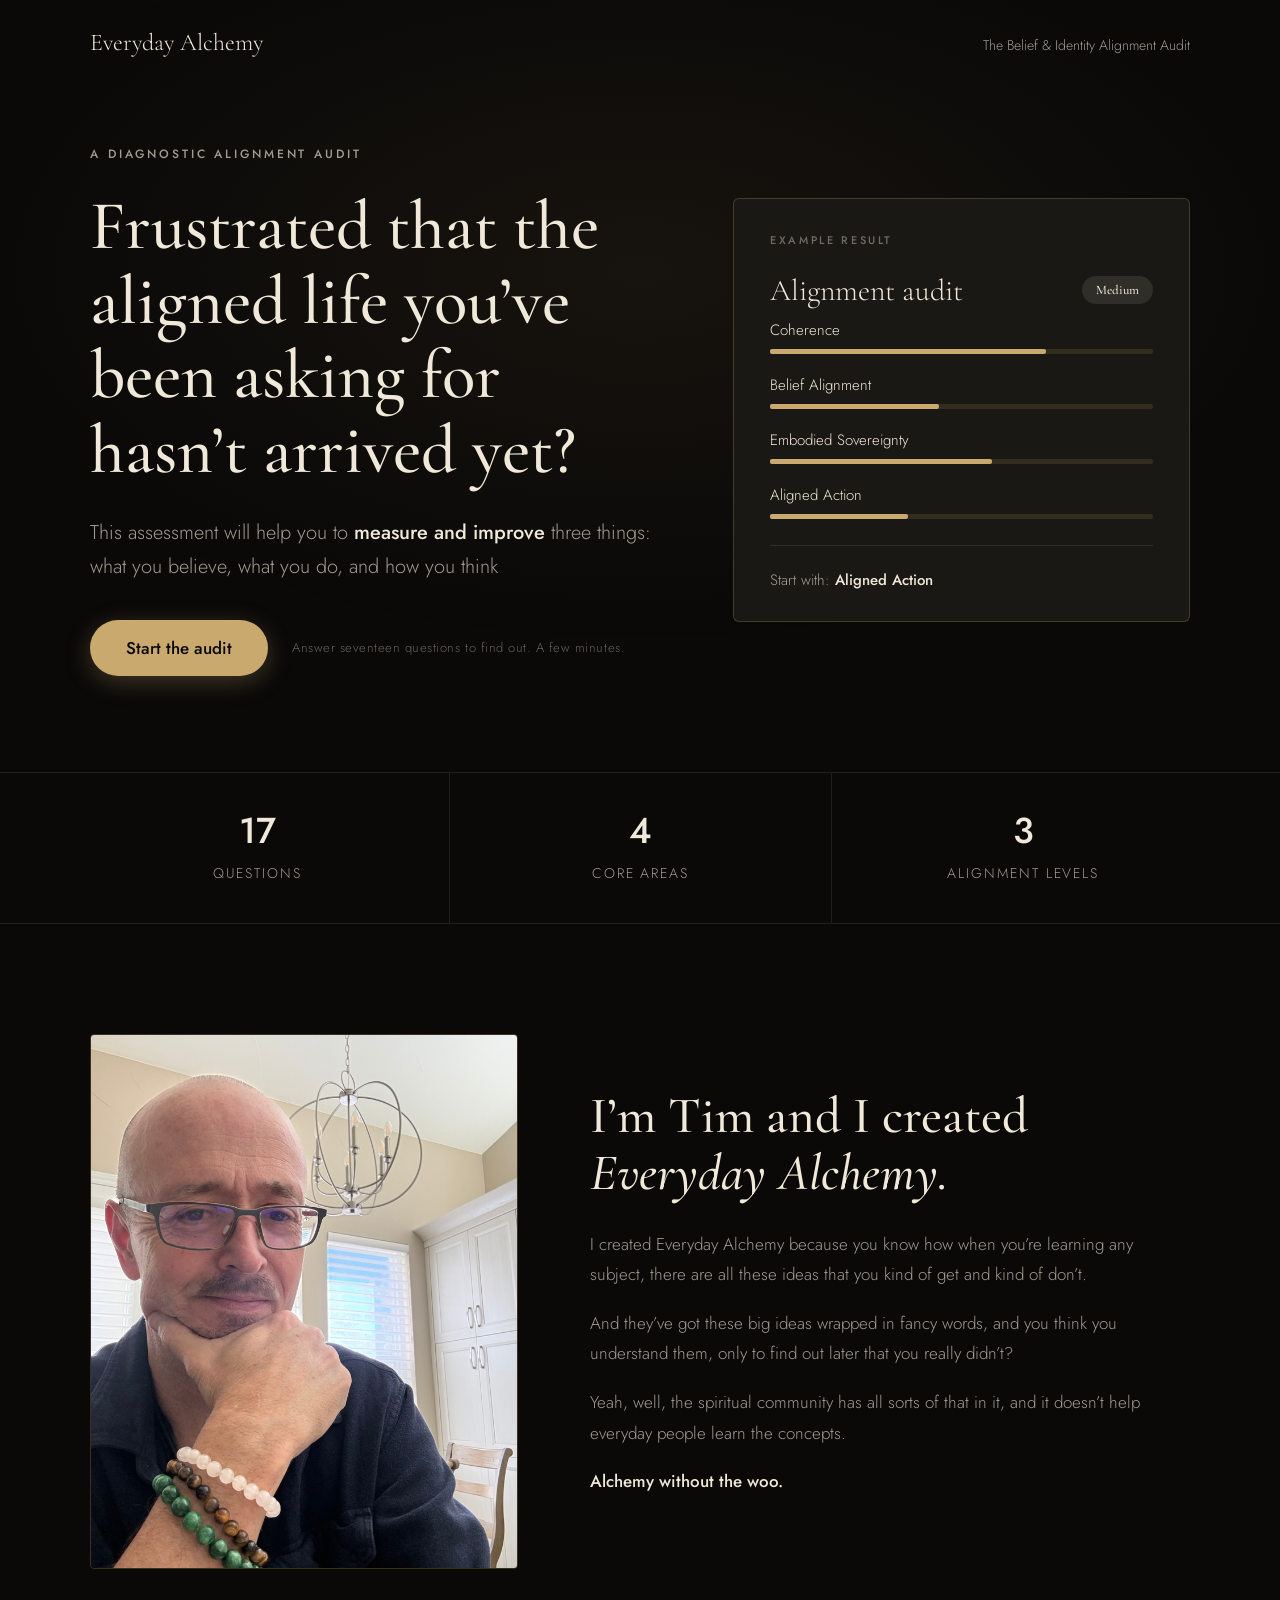
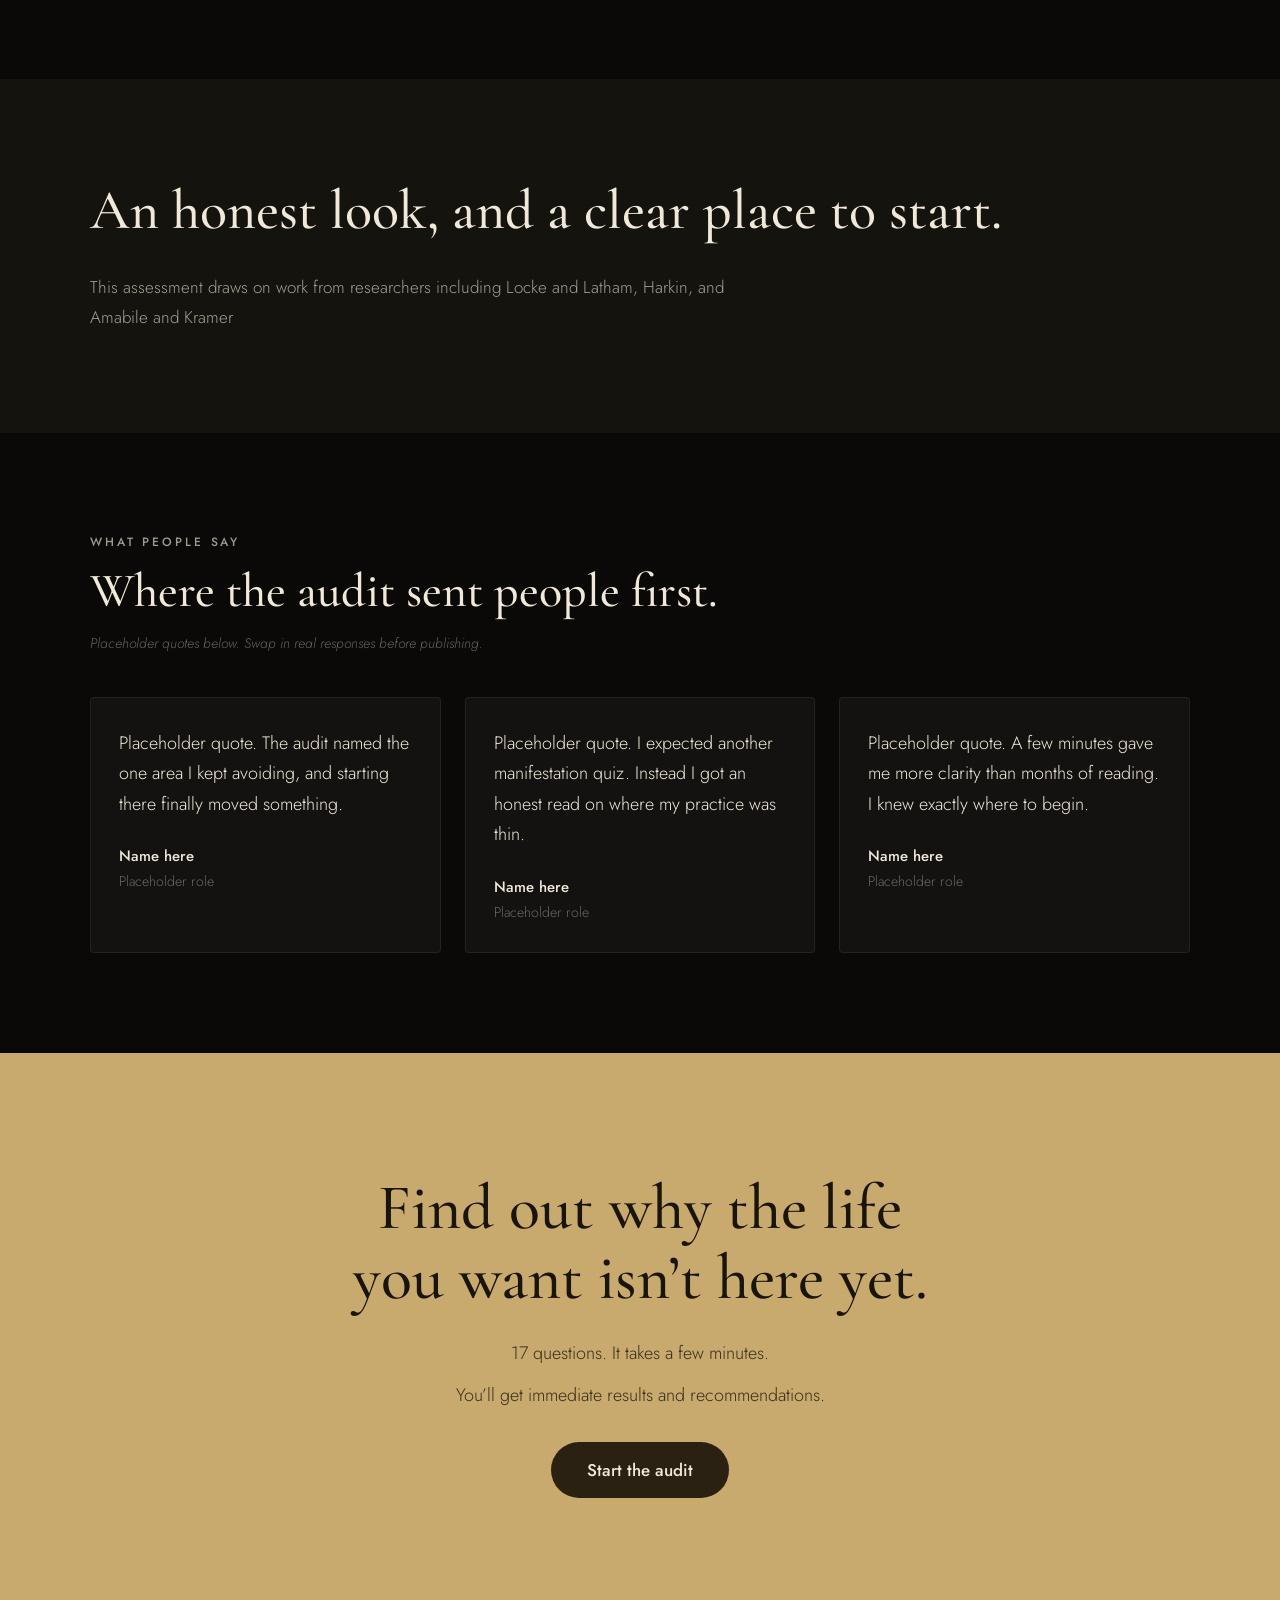
==== commit dfdb581e: "Audit bio: fix the first sentence Co-Authored-By: Claude Sonnet 5.5 <noreply@anthropic.com>" ====
--- a/audit.html
+++ b/audit.html
@@ -199,6 +199,8 @@
   input[type=text]:focus-visible, input[type=email]:focus-visible, textarea:focus-visible { outline: 2px solid var(--gold-light); outline-offset: 1px; border-color: var(--gold); }
   .consent { display: flex; gap: 12px; align-items: flex-start; font-size: 14px; line-height: 1.6; color: var(--cream-mid); margin: 6px 0 8px; }
   .consent input { margin-top: 4px; accent-color: var(--gold); width: 18px; height: 18px; flex-shrink: 0; }
+  .two { display: grid; grid-template-columns: 1fr 1fr; gap: 14px; }
+  @media (max-width: 420px) { .two { grid-template-columns: 1fr; gap: 0; } }
   .trap { position: absolute; left: -9999px; width: 1px; height: 1px; overflow: hidden; }
   .error { color: #e0907a; font-size: 14px; min-height: 22px; margin: 6px 0 4px; }
 
@@ -296,8 +298,12 @@
     <button type="button" class="x" id="gate-close" aria-label="Close">&times;</button>
     <h2 id="gate-title" tabindex="-1">Start the audit.</h2>
     <p class="hint">Your results show up on the next screen.</p>
-    <div class="field"><label for="f-name">Name</label>
-      <input type="text" id="f-name" name="name" autocomplete="name" required></div>
+    <div class="two">
+      <div class="field"><label for="f-first">First name</label>
+        <input type="text" id="f-first" name="first_name" autocomplete="given-name" required></div>
+      <div class="field"><label for="f-last">Last name</label>
+        <input type="text" id="f-last" name="last_name" autocomplete="family-name" required></div>
+    </div>
     <div class="field"><label for="f-email">Email</label>
       <input type="email" id="f-email" name="email" autocomplete="email" inputmode="email" required></div>
     <div class="trap" id="audit-fields" aria-hidden="true"></div>
@@ -387,7 +393,7 @@
   benefits: 'This assessment will help you to <strong>measure and improve</strong> three things: what you believe, what you do, and how you think',
   bioHeading: 'I&rsquo;m Tim and I created <em>Everyday Alchemy.</em>',
   bio: [
-    'I created Everyday Alchemy because, you know how when you&rsquo;re learning any subject, there&rsquo;s all these ideas that you kind of get and you kind of don&rsquo;t?',
+    'I created Everyday Alchemy because you know how when you&rsquo;re learning any subject, there are all these ideas that you kind of get and kind of don&rsquo;t.',
     'And they&rsquo;ve got these big ideas wrapped in fancy words, and you think you understand them, only to find out later that you really didn&rsquo;t?',
     'Yeah, well, the spiritual community has all sorts of that in it, and it doesn&rsquo;t help everyday people learn the concepts.'
   ],
@@ -414,7 +420,7 @@
     Low: '[Low score intro: to write]'
   },
   scoreLabel: 'Your overall alignment',
-  scoreCopy: '[Line under the score ring: to write]',
+  scoreCopy: 'Four areas control how your inner clarity shows up in your real life. See what&rsquo;s driving your results, and where you&rsquo;re losing traction.',
   s1: '01 · Your Scores',
   tierHeading: '{tier} Alignment',
   tierCopy: { High: '[High level paragraph: to write]', Medium: '[Medium level paragraph: to write]', Low: '[Low level paragraph: to write]' },
@@ -459,7 +465,7 @@
   yn: {},               // question id -> true (Yes) / false (No)
   pick: {},             // key -> array of chosen options (multi, single)
   text: '',
-  contact: { name: '', email: '', consent: false },
+  contact: { first: '', last: '', email: '', consent: false },
   armed: false,
   result: null,
   sent: null,
@@ -490,11 +496,11 @@
    inside quiz_all_answers_json, not in the field names.
 ------------------------------------------------------------------- */
 function contactFields() {
-  const name = S.contact.name.trim().replace(/\s+/g, ' ');
-  const [first, ...rest] = name.split(' ');
+  const first = S.contact.first.trim().replace(/\s+/g, ' '), last = S.contact.last.trim().replace(/\s+/g, ' ');
+  const name = (first + ' ' + last).trim();
   const utm = {};
   params.forEach((v, k) => { if (k.indexOf('utm_') === 0) utm[k] = v; });
-  return Object.assign({ first_name: first, last_name: rest.join(' '), name, email: S.contact.email.trim(),
+  return Object.assign({ first_name: first, last_name: last, name, email: S.contact.email.trim(),
     source: CONFIG.source, quiz_version: CONFIG.quizVersion }, utm);
 }
 
@@ -533,7 +539,7 @@
 }
 
 /* the named fields become inputs inside the real form so GHL's script captures them */
-const VISIBLE_NAMES = ['name', 'email', 'marketing_consent'];
+const VISIBLE_NAMES = ['first_name', 'last_name', 'email', 'marketing_consent'];
 function fillFields(flat) {
   const box = $('audit-fields');
   box.textContent = '';
@@ -673,7 +679,7 @@
 }
 
 function renderResults() {
-  const r = S.result, first = S.contact.name.trim().split(/\s+/)[0] || '';
+  const r = S.result, first = S.contact.first.trim();
   const R = RESULTS, circ = 2 * Math.PI * 70;
   const intro = copy(R.intro[r.tier]).replace('{first_name}', esc(first));
   const cats = r.cats.map(c => `
@@ -684,7 +690,7 @@
     </div>`).join('');
   const dbg = debug ? `<pre class="debug">${esc(JSON.stringify({ result: r, sent: S.sent }, null, 2))}</pre>` : '';
   setStage('wide', `
-    <p class="rmeta">${R.header} &middot; Prepared for <strong>${esc(S.contact.name.trim())}</strong></p>
+    <p class="rmeta">${R.header} &middot; Prepared for <strong>${esc((S.contact.first + ' ' + S.contact.last).trim())}</strong></p>
     <div class="rhero">
       <div>
         <p class="eyebrow">${R.eyebrow}</p>
@@ -747,16 +753,18 @@
   const g = $('gate');
   $('gate-err').textContent = '';
   g.hidden = false;
-  $('f-name').focus();
+  $('f-first').focus();
 }
 function closeGate() { $('gate').hidden = true; }
 
 function startAudit() {
   const err = $('gate-err');
-  S.contact.name = $('f-name').value;
+  S.contact.first = $('f-first').value;
+  S.contact.last = $('f-last').value;
   S.contact.email = $('f-email').value;
   S.contact.consent = $('f-consent').checked;
-  if (!S.contact.name.trim()) { err.textContent = 'Please add your name.'; $('f-name').focus(); return; }
+  if (!S.contact.first.trim()) { err.textContent = 'Please add your first name.'; $('f-first').focus(); return; }
+  if (!S.contact.last.trim()) { err.textContent = 'Please add your last name.'; $('f-last').focus(); return; }
   if (!/^[^\s@]+@[^\s@]+\.[^\s@]{2,}$/.test(S.contact.email.trim())) { err.textContent = 'That email doesn’t look right. Check it and try again.'; $('f-email').focus(); return; }
 
   /* honeypot filled: act as if it worked, send nothing */
@@ -851,7 +859,7 @@
 if (debug) {
   const n = { high: 11, medium: 7, low: 3 }[params.get('preview')];
   if (n) {
-    S.contact = { name: 'Test Person', email: 'test@example.com', consent: false };
+    S.contact = { first: 'Test', last: 'Person', email: 'test@example.com', consent: false };
     YESNO.forEach((q, i) => { S.yn[q.id] = i < n; });
     S.pick = { current_situation: [QUESTIONS[12].options[0]], desired_outcome: [QUESTIONS[13].options[0]],
       already_tried: [QUESTIONS[14].options[0]], solution_preference: [QUESTIONS[15].options[0]] };
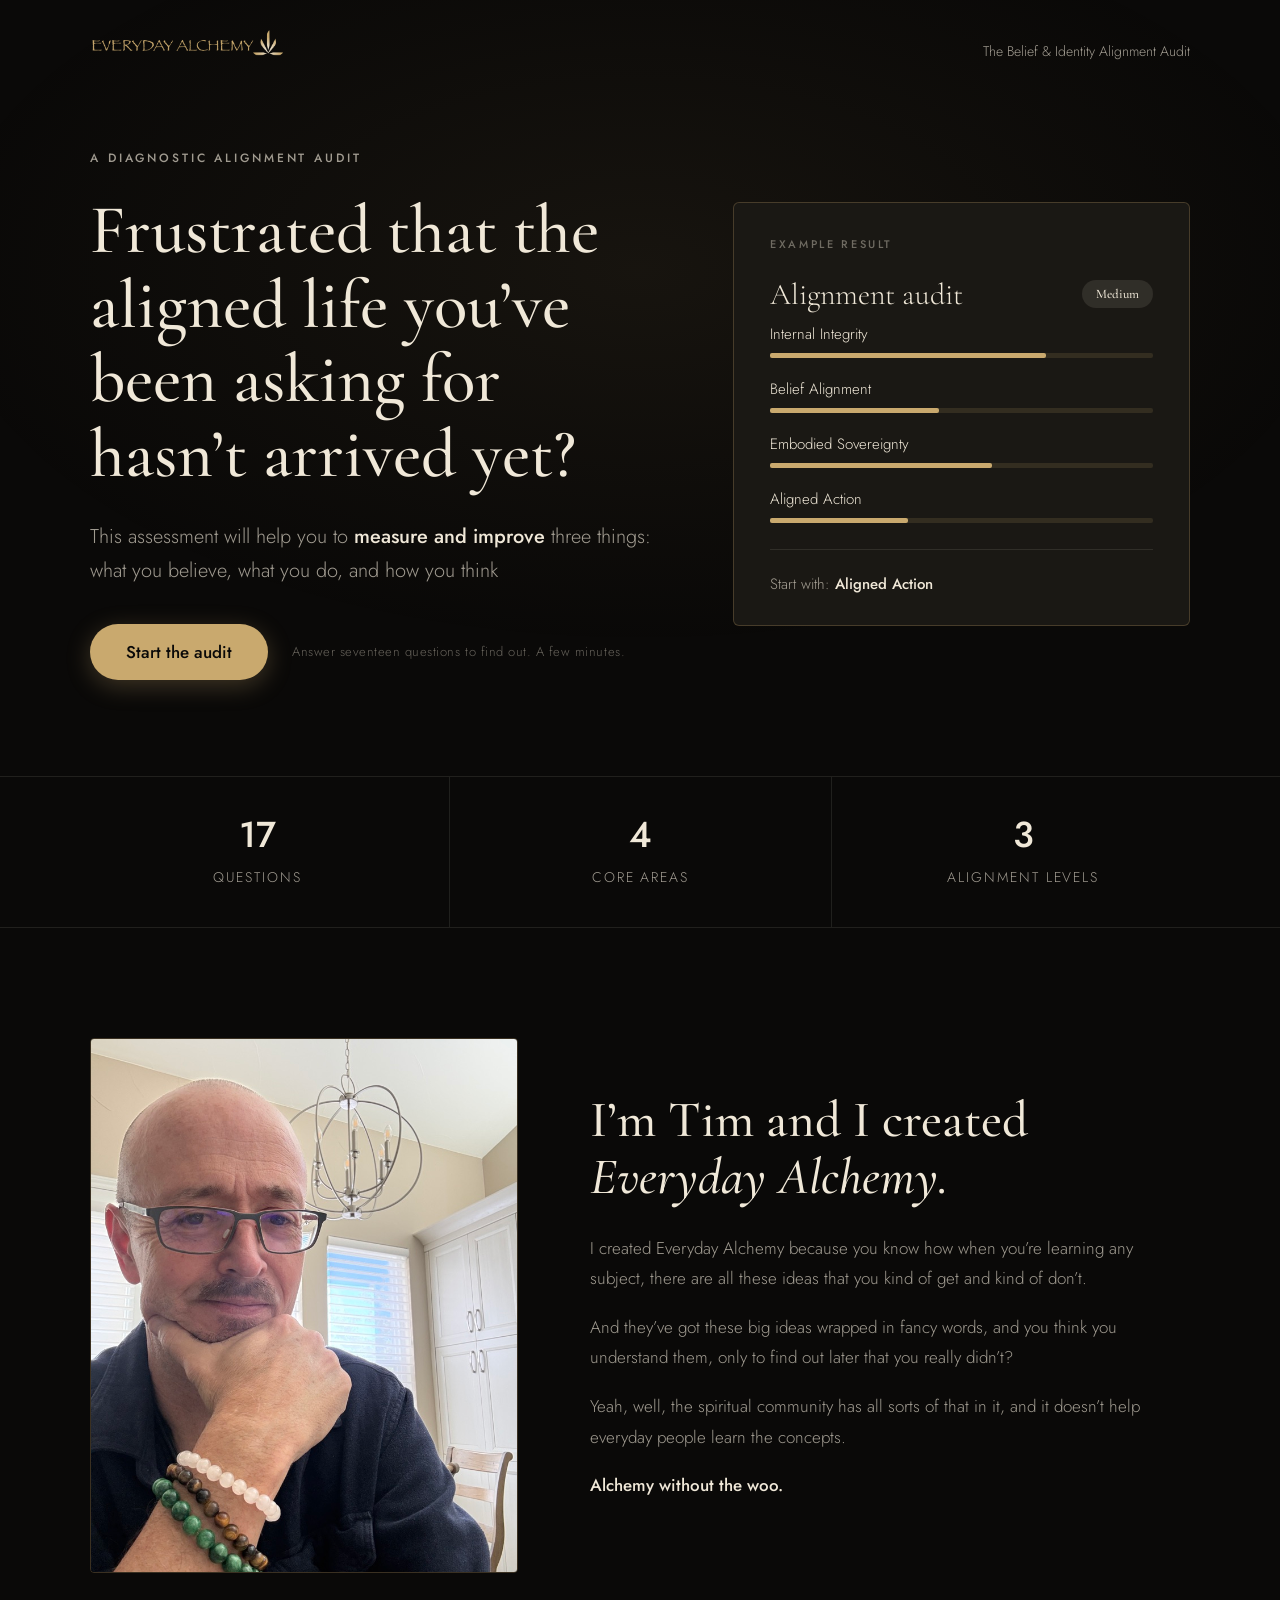
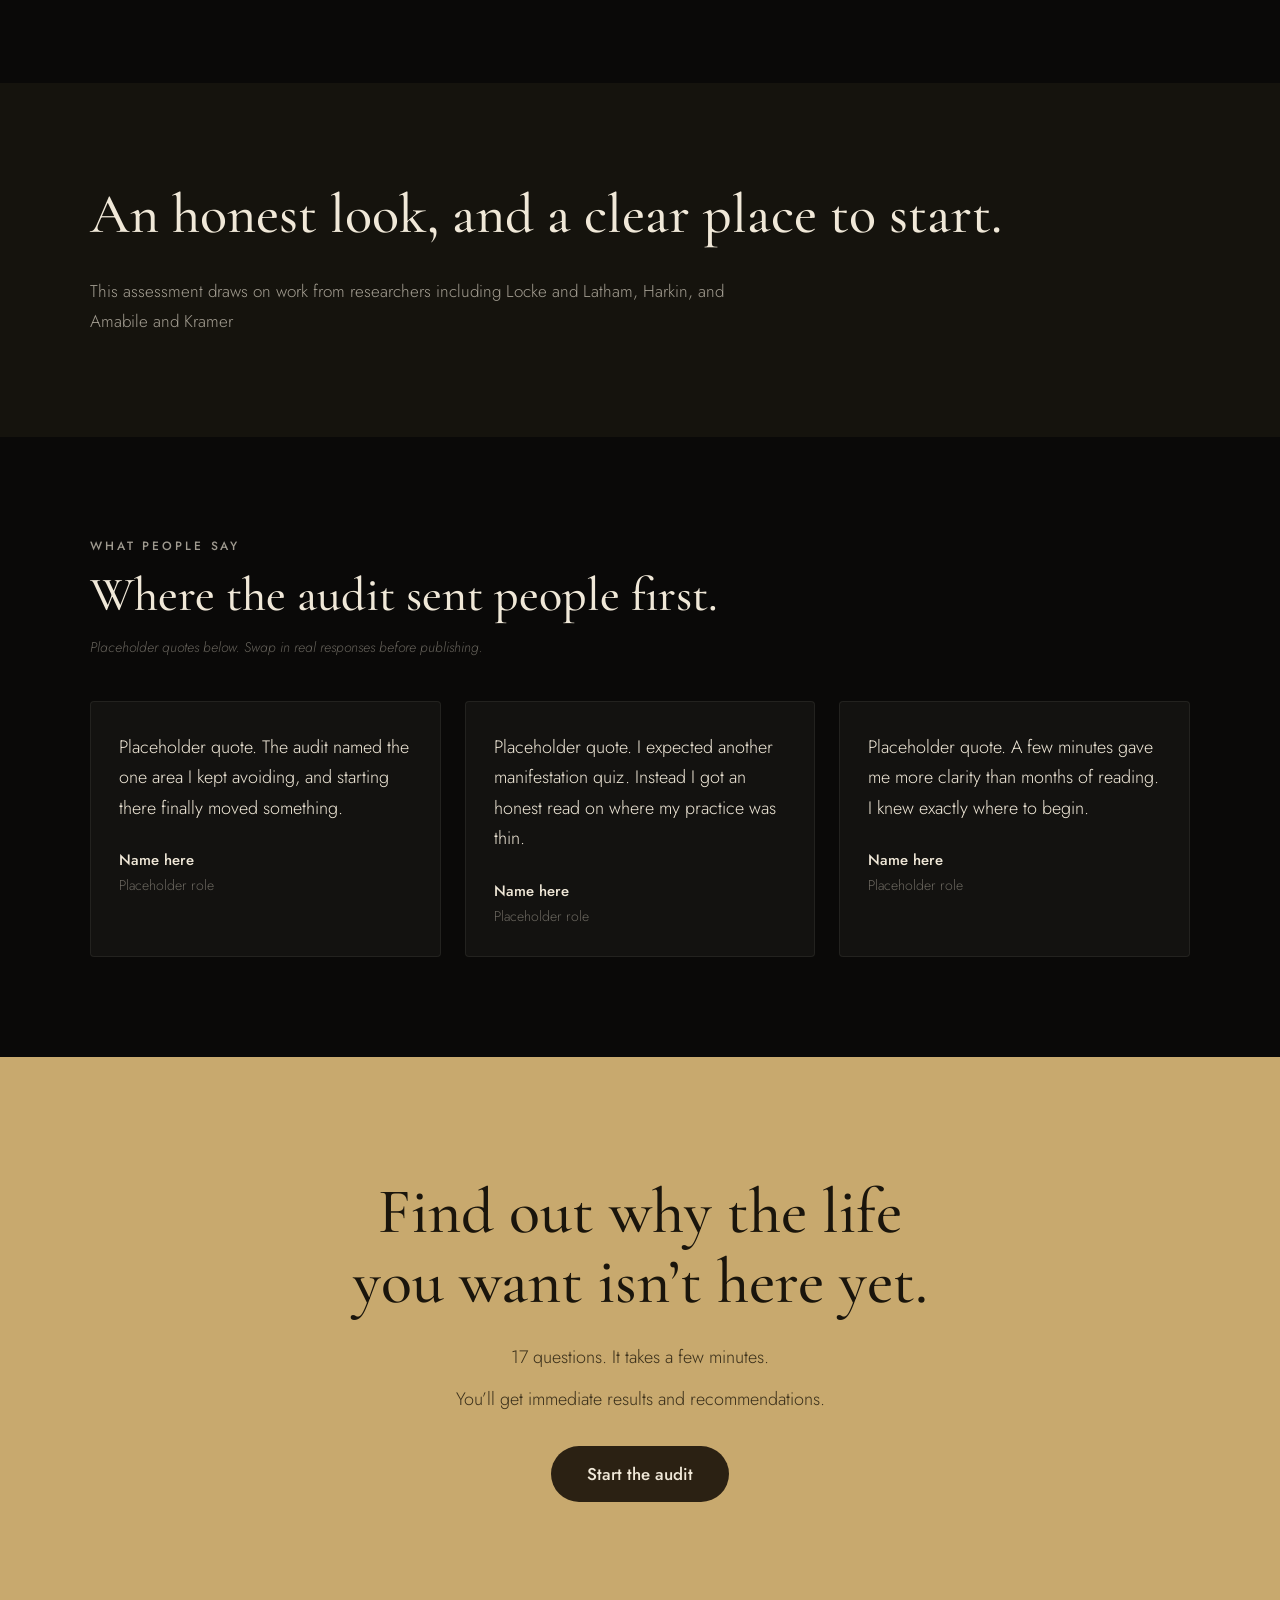
==== commit 636bc82d: "Audit: finish results copy, rename categories, add four result PDFs and wire the download button Co-" ====
--- a/audit.html
+++ b/audit.html
@@ -45,6 +45,7 @@
 
   .top { position: relative; z-index: 1; width: 100%; max-width: 1148px; margin: 0 auto; padding: 28px 24px 0; display: flex; justify-content: space-between; align-items: baseline; gap: 16px; }
   .logo { font-family: 'Cormorant Garamond', serif; font-size: 24px; color: var(--cream); text-decoration: none; }
+  .logo-img { display: block; height: 28px; width: auto; }
   .audit-name { font-size: 14px; color: var(--cream-mid); text-align: right; }
 
   .progress {
@@ -255,6 +256,15 @@
   .pair .card { text-align: left; }
   .pair h3 { margin: 4px 0 10px; }
   @media (min-width: 681px) { .pair .eyebrow { min-height: 3em; } }
+  .nextnote { margin-top: 20px; font-size: 15px; line-height: 1.7; color: var(--cream-mid); }
+  .ctas { display: flex; gap: 14px; flex-wrap: wrap; margin-top: 30px; }
+  a.btn { display: inline-block; text-decoration: none; text-align: center; }
+  .btn.ghost { background: transparent; color: var(--cream); border: 1px solid var(--gold-border); box-shadow: none; }
+  .btn.ghost:hover { background: rgba(201,169,110,0.1); transform: translateY(-2px); }
+  .pvbar { position: fixed; left: 50%; bottom: 18px; transform: translateX(-50%); z-index: 30; display: flex; align-items: center; gap: 6px; background: #f4f1ea; color: #1a150c; border-radius: 999px; padding: 8px 10px 8px 18px; box-shadow: 0 8px 30px rgba(0,0,0,0.5); font-size: 13px; }
+  .pvbar span { font-size: 11px; letter-spacing: 0.14em; text-transform: uppercase; color: #6b6354; margin-right: 6px; }
+  .pvbar button { font-family: 'Jost', sans-serif; font-size: 14px; text-transform: capitalize; background: transparent; border: none; border-radius: 999px; padding: 8px 16px; cursor: pointer; color: #1a150c; }
+  .pvbar button[aria-pressed="true"] { background: #1a150c; color: #f4f1ea; }
   .todo { color: var(--gold-dim); border-bottom: 1px dashed var(--gold-dim); }
 
   pre.debug { margin-top: 40px; padding: 16px; max-height: 360px; overflow: auto; font-size: 12px; line-height: 1.5; color: var(--cream-mid); background: rgba(240,232,216,0.05); border: 1px dashed var(--gold-border); white-space: pre-wrap; }
@@ -279,7 +289,7 @@
 
 <div class="progress" id="progress" role="progressbar" aria-label="Audit progress" aria-valuemin="0" aria-valuemax="100" aria-valuenow="0"><span id="bar"></span></div>
 
-<header class="top"><a class="logo" href="index.html">Everyday Alchemy</a><span class="audit-name">The Belief &amp; Identity Alignment Audit</span></header>
+<header class="top"><a class="logo" href="index.html"><img src="images/web/logo-gold.png" alt="Everyday Alchemy" class="logo-img"></a><span class="audit-name">The Belief &amp; Identity Alignment Audit</span></header>
 
 <iframe name="ghl-sink" title="" hidden tabindex="-1" aria-hidden="true"></iframe>
 
@@ -342,7 +352,7 @@
    written yet and shows on the page as a dashed placeholder.
 ------------------------------------------------------------------- */
 const CATS = [
-  { key: 'coherence',   name: 'Coherence',            field: 'coherence' },
+  { key: 'coherence',   name: 'Internal Integrity',   label: 'Internal Integrity', field: 'coherence' },
   { key: 'belief',      name: 'Belief Alignment',     field: 'belief_alignment' },
   { key: 'sovereignty', name: 'Embodied Sovereignty', field: 'embodied_sovereignty' },
   { key: 'action',      name: 'Aligned Action',       field: 'aligned_action' }
@@ -365,11 +375,11 @@
   { id: 12, type: 'yesno', cat: 'sovereignty', q: 'Have you stopped wondering where the life you want is? Why source, the universe, God, has not delivered it yet?' },
   { id: 13, type: 'multi', key: 'current_situation', min: 1, max: 3, hint: 'Pick up to three.',
     q: 'Which best describes your current situation?',
-    options: ['I’m not happy with my financial situation', 'Feeling alone', 'The weight of it all is too much',
+    options: ['I’m not happy with my financial situation', 'Worried about revenue', 'Should I quit and go back to my 9-to-5?', 'Feeling alone', 'The weight of it all is too much',
               'My thoughts spiral', 'I’m wondering if it actually works', 'My body hurts / I feel terrible'] },
   { id: 14, type: 'single', key: 'desired_outcome',
     q: 'Which best describes what you&rsquo;re looking for?',
-    options: ['Financially abundant', 'More friends and love', 'Knowing that I can handle what comes',
+    options: ['Financially abundant', 'Steady stream of customers', 'Consistent revenue', 'More friends and love', 'Knowing that I can handle what comes',
               'Getting calm, clear, and present', 'My life going in the right direction', 'My body feeling good/healthy'] },
   { id: 15, type: 'multi', key: 'already_tried', min: 1, max: null, hint: 'Pick as many as apply.',
     q: 'What have you tried that hasn&rsquo;t worked?',
@@ -416,30 +426,35 @@
   heading: 'Where belief meets lived reality.',
   intro: {
     High: 'Hi {first_name}, you&rsquo;ve been thinking, &ldquo;What more do I need to do?&rdquo; and &ldquo;Why isn&rsquo;t it here yet? I&rsquo;ve done everything.&rdquo; You&rsquo;ve gone over the material and redone it and looked again and looked again, and yet you&rsquo;re still in the same place. And the truth is, most of what you need is in place, and that&rsquo;s actually the most insidious problem, because almost all of it IS there. So here&rsquo;s what isn&rsquo;t...',
-    Medium: '[Medium score intro: to write]',
-    Low: '[Low score intro: to write]'
+    Medium: 'Hi {first_name}, you&rsquo;ve been thinking, &ldquo;What more do I need to do?&rdquo; and &ldquo;Why isn&rsquo;t it here yet? I&rsquo;ve done everything.&rdquo; You&rsquo;ve gone over the material and redone it and looked again and looked again, and yet you&rsquo;re still in the same place. And the truth is, most of what you need is in place, and that&rsquo;s actually the most insidious problem, because almost all of it IS there. So here&rsquo;s what isn&rsquo;t...',
+    Low: 'Hi {first_name}, you&rsquo;ve been thinking, &ldquo;What more do I need to do?&rdquo; and &ldquo;Why isn&rsquo;t it here yet? I&rsquo;ve done everything.&rdquo; You&rsquo;ve gone over the material and redone it and looked again and looked again, and yet you&rsquo;re still in the same place. And the truth is, most of what you need is in place, and that&rsquo;s actually the most insidious problem, because almost all of it IS there. So here&rsquo;s what isn&rsquo;t...'
   },
   scoreLabel: 'Your overall alignment',
   scoreCopy: 'Four areas control how your inner clarity shows up in your real life. See what&rsquo;s driving your results, and where you&rsquo;re losing traction.',
   s1: '01 · Your Scores',
   tierHeading: '{tier} Alignment',
-  tierCopy: { High: '[High level paragraph: to write]', Medium: '[Medium level paragraph: to write]', Low: '[Low level paragraph: to write]' },
+  tierCopy: { High: '<em>You&rsquo;ve done the work, you know the concepts, and your inner world feels clear. But if your daily life&mdash;your body, your bank account, your relationships&mdash;isn&rsquo;t reflecting that same clarity, there&rsquo;s a gap. You don&rsquo;t need another practice, higher vision, or better mindset. You need to pull all that high-level awareness down into the physical room you&rsquo;re sitting in right <strong>now</strong>.</em>', Medium: '<em>You have the tools, but your reality hasn&rsquo;t caught up to what you know. When life stays predictable, you&rsquo;re fine&mdash;it&rsquo;s when things don&rsquo;t turn out the way you want that your alignment breaks.</em>', Low: '<em>You&rsquo;re putting a tremendous amount of energy into trying to move forward, but it feels like you&rsquo;re fighting the ground you&rsquo;re standing on. When you can&rsquo;t accept your current reality, your presence pulls back&mdash;leaving you feeling exhausted, fragmented, and disconnected from your own power.</em>' },
   s2: '02 · The four areas as one system',
-  s2Intro: '[Intro to the four areas: to write]',
+  s2Intro: '<em>These numbers aren&rsquo;t isolated results; they&rsquo;re a snapshot of one living circuit. Being sharp in your head doesn&rsquo;t matter if it isn&rsquo;t embodied in your daily life. Look at how all four work together.</em>',
   catCopy: {
-    coherence:   { High: '[Coherence, high: to write]',   Medium: '[Coherence, medium: to write]',   Low: '[Coherence, low: to write]' },
-    belief:      { High: '[Belief Alignment, high: to write]', Medium: '[Belief Alignment, medium: to write]', Low: '[Belief Alignment, low: to write]' },
-    sovereignty: { High: '[Embodied Sovereignty, high: to write]', Medium: '[Embodied Sovereignty, medium: to write]', Low: '[Embodied Sovereignty, low: to write]' },
-    action:      { High: '[Aligned Action, high: to write]', Medium: '[Aligned Action, medium: to write]', Low: '[Aligned Action, low: to write]' }
+    coherence:   { High: 'Your internal compass is dialed in, and you aren&rsquo;t outsourcing your authority. That&rsquo;s high-level stability. But high internal integrity in your head won&rsquo;t change your physical reality until you let it drive your real-world choices.',   Medium: 'You can hear your own truth, but it competes with other voices. Getting into present time more often will let you tell your knowing apart from your conditioning.',   Low: 'You&rsquo;ve been spending a lot of energy fighting where your feet are currently planted. It&rsquo;s easy to pull your presence out of the present moment when it doesn&rsquo;t look or feel like the life you want, but that leaves you feeling fragmented. You aren&rsquo;t broken&mdash;you&rsquo;re just trying to build a future from a space you haven&rsquo;t fully stepped into yet.' },
+    belief:      { High: 'Your stated desire and your private expectation are in sync. That&rsquo;s rare, and it eliminates wasted energy. But high belief alignment is just clear potential. It still requires you to physically step through the door.', Medium: 'You logically agree with where you&rsquo;re going, but old subconscious programming still holds veto power. When you move toward a big shift, subtle doubts and legacy safety rules pull you back into what&rsquo;s familiar.', Low: 'You&rsquo;re working hard, but it feels like you&rsquo;re driving with the emergency brake on. You have real intent to move forward, but old, inherited rules and survival programs are still running in the background. It&rsquo;s exhausting to want one thing while your baseline conditioning is trying to protect you by keeping you right where you are.' },
+    sovereignty: { High: 'You stopped waiting to be handed what&rsquo;s yours. Your authority is fully in your body, not floating in theory. You are physically standing in the reality you chose, no permission required.', Medium: 'Your authority works fine until it gets tested. When real pushback hits, you give up your seniority and start looking for whether it&rsquo;s ok to take up space.', Low: 'You&rsquo;ve spent a long time prioritizing everyone else&rsquo;s comfort, noise, and expectations over your own center. When you constantly shape-shift to keep the peace or stay safe, your own energy gets depleted. This isn&rsquo;t a character flaw; it&rsquo;s just an old protective system that served its purpose and is ready to be laid down.' },
+    action:      { High: 'Zero lag between insight and execution. You don&rsquo;t let clean awareness rot in your head&mdash;you translate it straight into real-world behavior, which is why your physical life changes.', Medium: 'You move, but you don&rsquo;t fully let go. You carry high-level intent into the physical step, but then you grip the timing or the final form&mdash;switching from clean creation into micromanaging the results.', Low: 'Action feels heavy right now because it&rsquo;s wrapped in pressure, fear of the outcome, or overthinking every step. When you feel like you have to force or grip the result to be safe, moving forward becomes an uphill battle. You&rsquo;re ready to learn how to step forward without having to carry the weight of the entire outcome on your shoulders.' }
   },
   s3: '03 · Your pattern',
   strongestEyebrow: 'Where you are most embodied',
-  strongestCopy: '[Strongest area paragraph: to write]',
+  strongestCopy: 'This is your current strength. The real question is whether the other three areas are keeping pace with it, or quietly draining what this one creates.',
   focusEyebrow: 'Your key focus area',
-  focusCopy: '[Key focus area paragraph: to write]',
+  focusCopy: 'This is the area holding the rest of the system back. Strength elsewhere cannot fully land until this one is embodied, not just understood. This is where the next real change comes from.',
   s4: '04 · Your next step',
-  nextHeading: '[Next step heading: to write]',
-  nextCopy: '[Next step paragraph: to write]'
+  nextHeading: 'From understanding into embodiment.',
+  nextNote: 'A grounded 30 minute conversation. You leave with clarity on your next area, whether or not we work together.',
+  bookLabel: 'Explore the next level of work',
+  bookUrl: 'https://api.leadconnectorhq.com/widget/booking/BdQTYPdQvcf1Z43zc0pg',
+  reportLabel: 'Download my full audit',
+  reportUrl: { coherence: '/downloads/internal-integrity.pdf', belief: '/downloads/belief-alignment.pdf', sovereignty: '/downloads/embodied-sovereignty.pdf', action: '/downloads/aligned-action.pdf' },   /* one PDF per lowest category */
+  nextCopy: 'Understanding where the gap is is only the first shift. The work of Everyday Alchemy is the bridge from non-physical (energy) into the physical embodiment (form), where consciousness changes first and physical reality follows. Book a conversation and we will look honestly at your pattern together and map the one area to embody next. Complimentary.'
 };
 
 /* ------------------------------------------------------------------
@@ -482,7 +497,7 @@
   const pct = Math.round(yes / YESNO.length * 100);
   const cats = CATS.map(c => {
     const n = per[c.key], p = Math.round(n / 3 * 100);
-    return { key: c.key, name: c.name, points: n, potential: 3, percent: p, tier: tierOf(p) };
+    return { key: c.key, name: c.name, label: c.label || c.name, points: n, potential: 3, percent: p, tier: tierOf(p) };
   });
   /* ties go to the first area in the list, as ScoreApp did */
   let hi = cats[0], lo = cats[0];
@@ -607,7 +622,7 @@
       <div class="card example" aria-label="Example result">
         <p class="eyebrow2">Example result</p>
         <div class="cap"><span class="cap-t">Alignment audit</span><span class="pill-lv">Medium</span></div>
-        ${[['Coherence', 72], ['Belief Alignment', 44], ['Embodied Sovereignty', 58], ['Aligned Action', 36]].map(r =>
+        ${[['Internal Integrity', 72], ['Belief Alignment', 44], ['Embodied Sovereignty', 58], ['Aligned Action', 36]].map(r =>
           `<div class="row"><span>${r[0]}</span><div class="bar" aria-hidden="true"><span style="width:${r[1]}%"></span></div></div>`).join('')}
         <p class="start">Start with: <strong>Aligned Action</strong></p>
       </div>
@@ -684,7 +699,7 @@
   const intro = copy(R.intro[r.tier]).replace('{first_name}', esc(first));
   const cats = r.cats.map(c => `
     <div class="cat">
-      <div class="cat-head"><span class="cat-name">${esc(c.name)}</span><span class="cat-score">${c.points} of ${c.potential} &middot; ${c.tier}</span></div>
+      <div class="cat-head"><span class="cat-name">${esc(c.label)}</span><span class="cat-score">${c.points} of ${c.potential} &middot; ${c.tier}</span></div>
       <div class="bar" aria-hidden="true"><span style="width:${c.percent}%"></span></div>
       <p>${copy(R.catCopy[c.key][c.tier])}</p>
     </div>`).join('');
@@ -736,6 +751,11 @@
       <p class="eyebrow">${R.s4}</p>
       <h2>${copy(R.nextHeading)}</h2>
       <p class="body">${copy(R.nextCopy)}</p>
+      <div class="ctas">
+        <a class="btn pill" href="${esc(R.bookUrl || '#')}">${R.bookLabel}</a>
+        <a class="btn pill ghost" href="${esc(R.reportUrl[r.focus.key] || '#')}">${R.reportLabel}</a>
+      </div>
+      <p class="nextnote">${R.nextNote}</p>
     </section>
     ${dbg}`, '#rh');
 }
@@ -855,18 +875,36 @@
 /* ------------------------------------------------------------------
    START
 ------------------------------------------------------------------- */
-/* test hook, debug mode only: ?debug=1&preview=high|medium|low jumps to a results page */
-if (debug) {
-  const n = { high: 11, medium: 7, low: 3 }[params.get('preview')];
-  if (n) {
-    S.contact = { first: 'Test', last: 'Person', email: 'test@example.com', consent: false };
-    YESNO.forEach((q, i) => { S.yn[q.id] = i < n; });
-    S.pick = { current_situation: [QUESTIONS[12].options[0]], desired_outcome: [QUESTIONS[13].options[0]],
-      already_tried: [QUESTIONS[14].options[0]], solution_preference: [QUESTIONS[15].options[0]] };
-    S.result = compute(); S.step = 'results'; S.sent = finishFields(S.result);
-  }
-  window.__audit = { S, compute, render, QUESTIONS, finishFields };
-}
+/* preview shortcut: ?preview=high|medium|low jumps to a results page with made-up answers and sends nothing.
+   A "Viewing as" bar at the bottom switches every area to that level at once.
+   Add &debug=1 to also show the raw data box under the results. */
+const PREVIEW_YES = { high: 3, medium: 2, low: 1 };   /* Yes answers given in each of the four areas */
+function previewAs(level) {
+  const used = {};
+  S.contact = { first: 'Test', last: 'Person', email: 'test@example.com', consent: false };
+  YESNO.forEach(q => { used[q.cat] = used[q.cat] || 0; S.yn[q.id] = used[q.cat] < PREVIEW_YES[level]; used[q.cat]++; });
+  S.pick = { current_situation: [QUESTIONS[12].options[0]], desired_outcome: [QUESTIONS[13].options[0]],
+    already_tried: [QUESTIONS[14].options[0]], solution_preference: [QUESTIONS[15].options[0]] };
+  S.result = compute(); S.step = 'results'; S.sent = finishFields(S.result);
+}
+if (PREVIEW_YES[params.get('preview')]) {
+  previewAs(params.get('preview'));
+  const bar = document.createElement('div');
+  bar.className = 'pvbar';
+  bar.innerHTML = '<span>Viewing as</span>' + ['low', 'medium', 'high'].map(l => `<button type="button" data-pv="${l}">${l}</button>`).join('');
+  document.body.appendChild(bar);
+  const mark = () => bar.querySelectorAll('button').forEach(b => b.setAttribute('aria-pressed', b.dataset.pv === S.result.tier.toLowerCase()));
+  bar.addEventListener('click', e => {
+    const b = e.target.closest('[data-pv]');
+    if (!b) return;
+    const y = window.scrollY;
+    previewAs(b.dataset.pv); render(); mark(); window.scrollTo(0, y);
+    history.replaceState(null, '', location.pathname + location.search.replace(/preview=[a-z]+/, 'preview=' + b.dataset.pv));
+  });
+  mark();
+}
+/* test hook, debug mode only */
+if (debug) window.__audit = { S, compute, render, QUESTIONS, finishFields };
 render();
 </script>
 
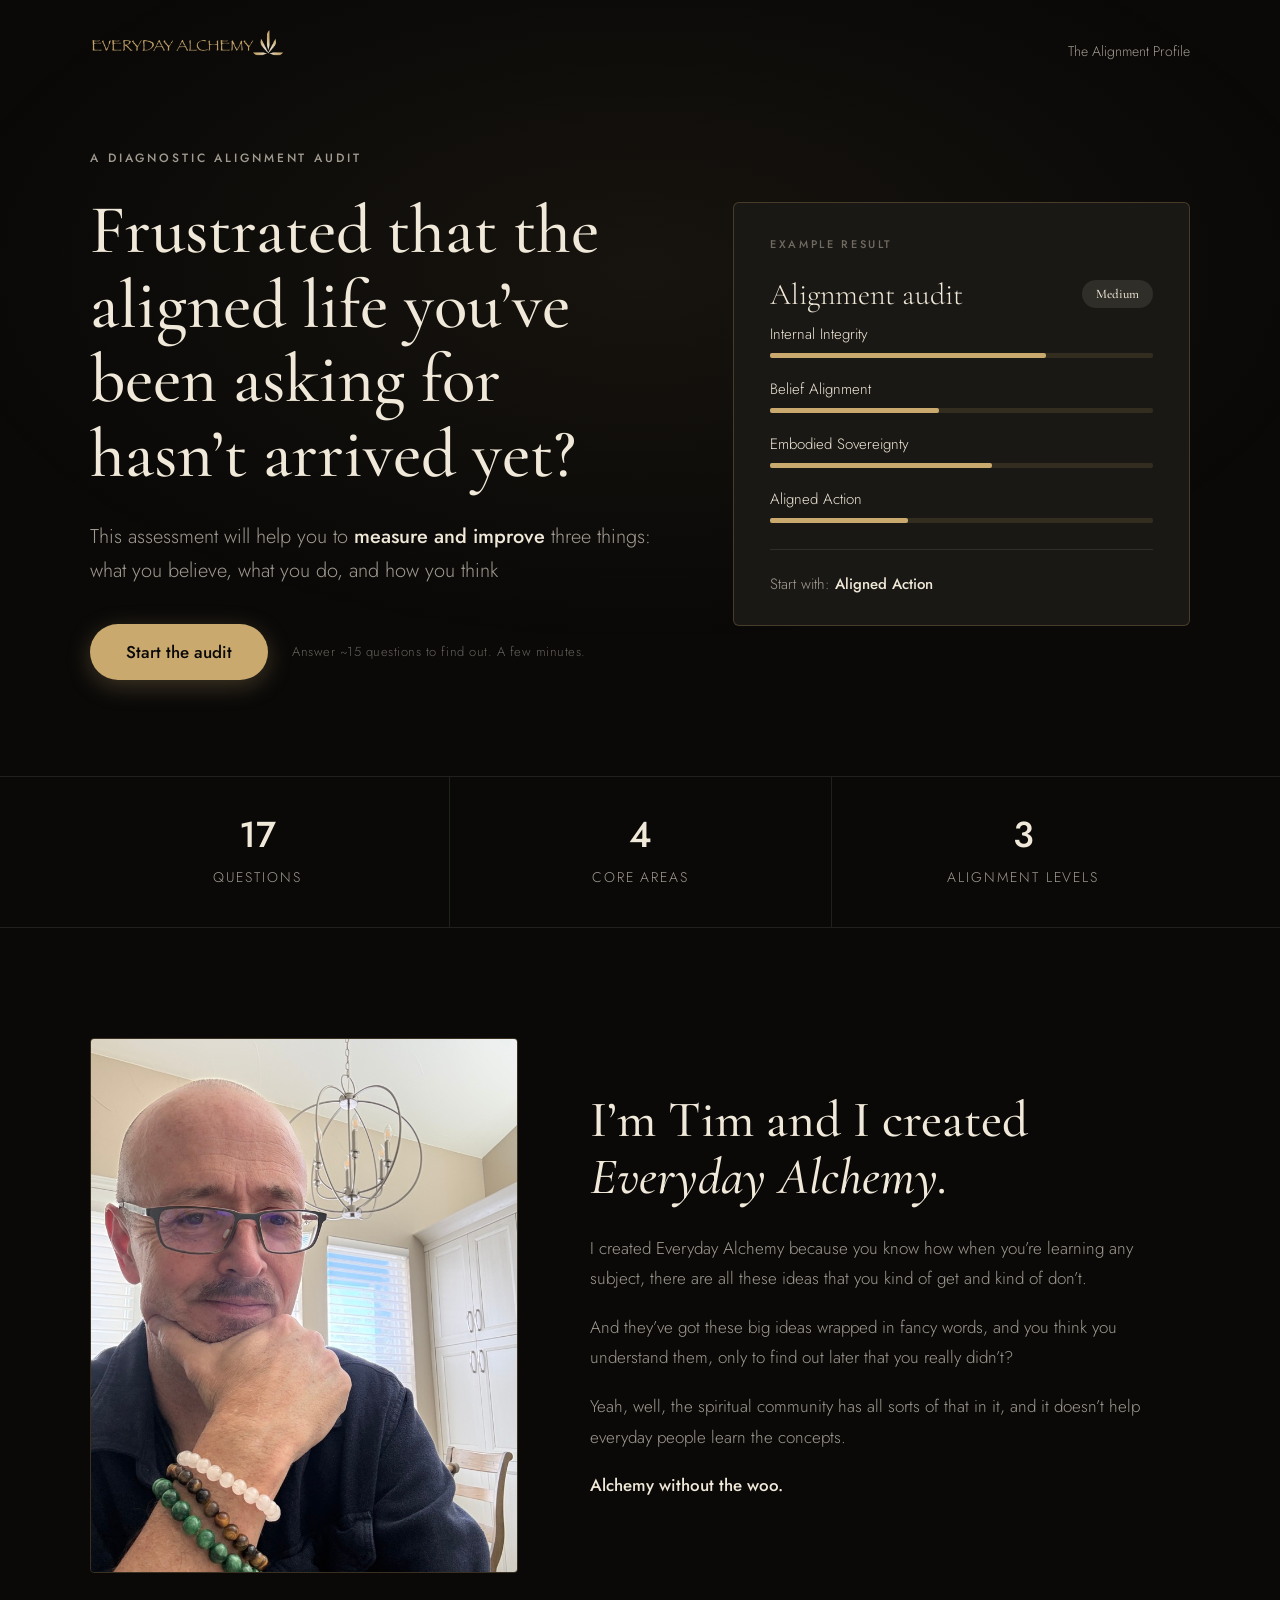
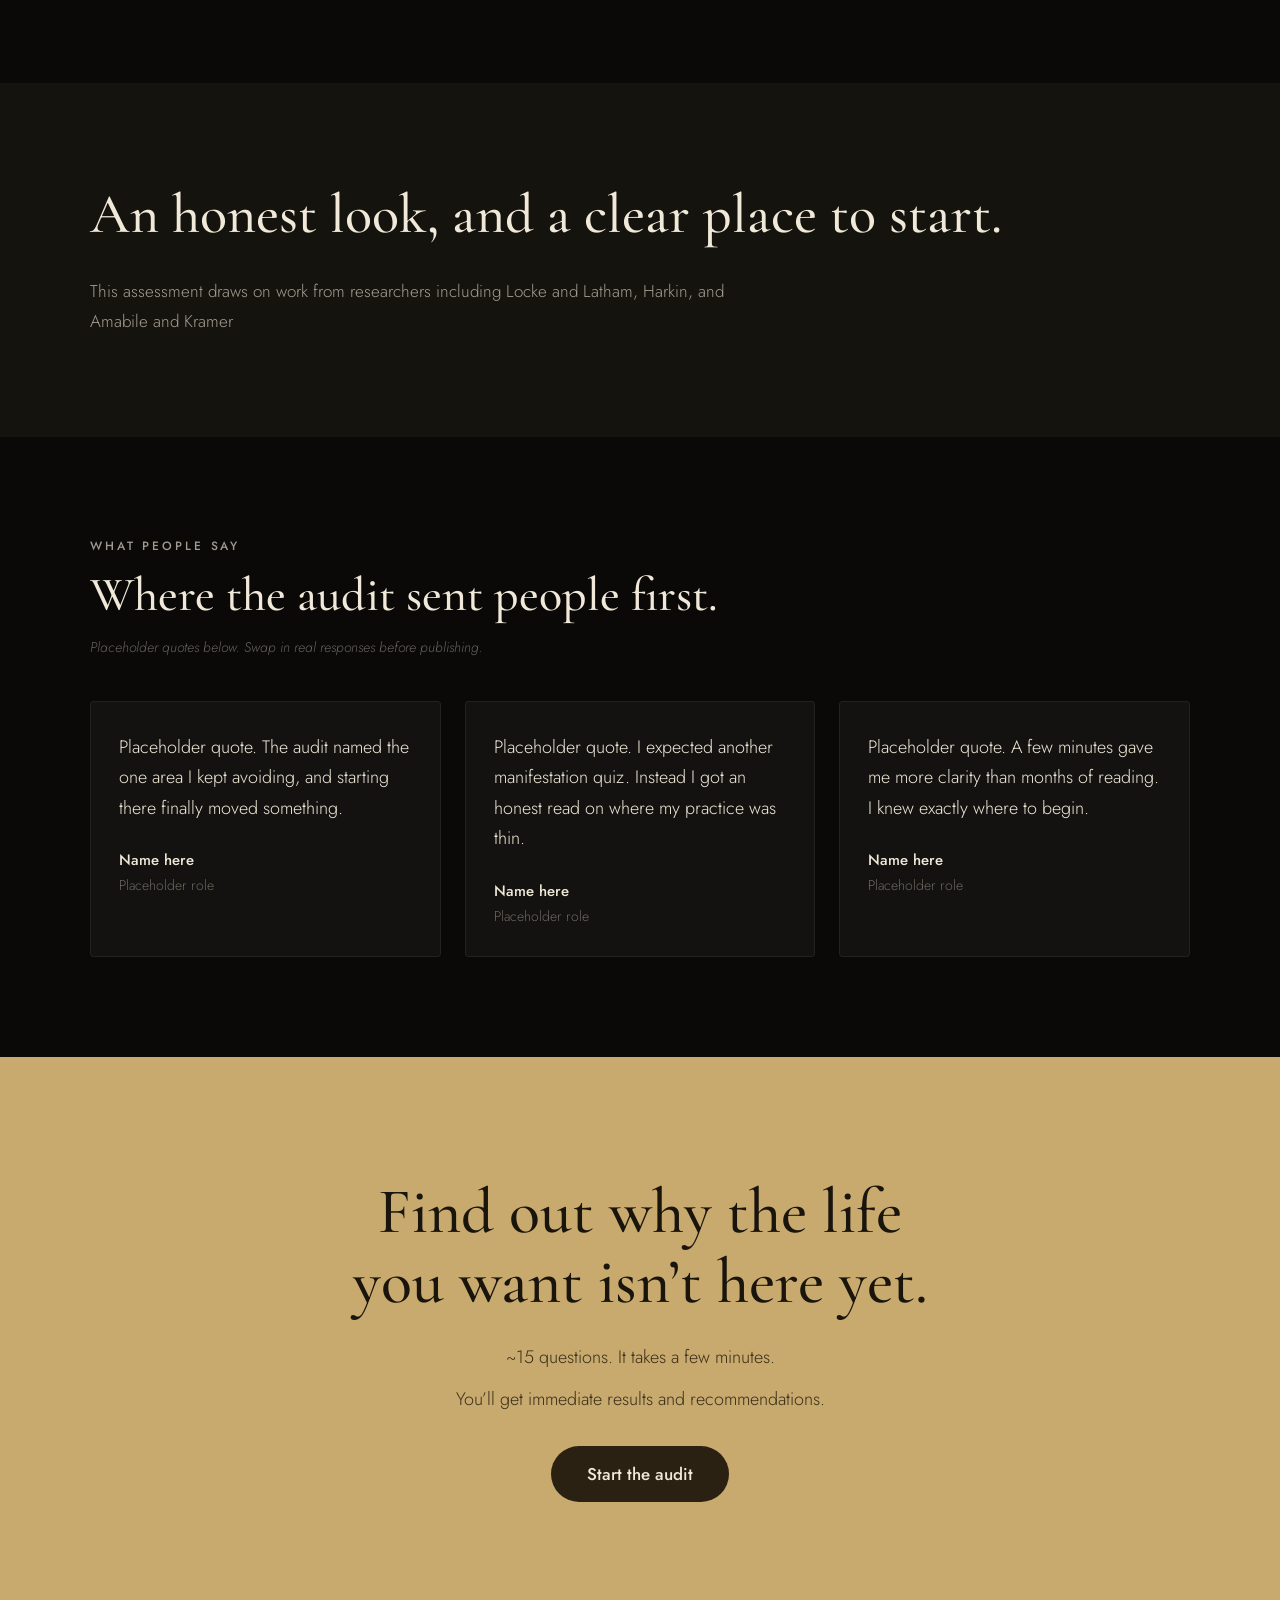
==== commit 7d1894b7: "Audit: rename to The Alignment Profile; ~15 questions Co-Authored-By: Claude Sonnet 5.5 <noreply@ant" ====
--- a/audit.html
+++ b/audit.html
@@ -3,7 +3,7 @@
 <head>
 <meta charset="UTF-8">
 <meta name="viewport" content="width=device-width, initial-scale=1.0">
-<title>The Belief &amp; Identity Alignment Audit — Everyday Alchemy</title>
+<title>The Alignment Profile — Everyday Alchemy</title>
 <link rel="preconnect" href="https://fonts.googleapis.com">
 <link href="https://fonts.googleapis.com/css2?family=Cormorant+Garamond:ital,wght@0,300;0,400;0,500;0,600;1,300;1,400;1,500&family=Cinzel:wght@400;600&family=Jost:wght@200;300;400;500&display=swap" rel="stylesheet">
 <style>
@@ -289,7 +289,7 @@
 
 <div class="progress" id="progress" role="progressbar" aria-label="Audit progress" aria-valuemin="0" aria-valuemax="100" aria-valuenow="0"><span id="bar"></span></div>
 
-<header class="top"><a class="logo" href="index.html"><img src="images/web/logo-gold.png" alt="Everyday Alchemy" class="logo-img"></a><span class="audit-name">The Belief &amp; Identity Alignment Audit</span></header>
+<header class="top"><a class="logo" href="index.html"><img src="images/web/logo-gold.png" alt="Everyday Alchemy" class="logo-img"></a><span class="audit-name">The Alignment Profile</span></header>
 
 <iframe name="ghl-sink" title="" hidden tabindex="-1" aria-hidden="true"></iframe>
 
@@ -399,7 +399,7 @@
 const LANDING = {
   eyebrow: 'A diagnostic alignment audit',
   hook: 'Frustrated that the aligned life you&rsquo;ve been asking for hasn&rsquo;t arrived yet?',
-  sub: 'Answer seventeen questions to find out. A few minutes.',
+  sub: 'Answer ~15 questions to find out. A few minutes.',
   benefits: 'This assessment will help you to <strong>measure and improve</strong> three things: what you believe, what you do, and how you think',
   bioHeading: 'I&rsquo;m Tim and I created <em>Everyday Alchemy.</em>',
   bio: [
@@ -415,13 +415,13 @@
   /* testimonials for taking the audit: [{ quote: '', who: '', role: '' }]. Until there are real ones, ScoreApp's three placeholder cards show. */
   testimonials: [],
   closeHeading: 'Find out why the life you want isn&rsquo;t here yet.',
-  closeBody: ['17 questions. It takes a few minutes.', 'You&rsquo;ll get immediate results and recommendations.'],
+  closeBody: ['~15 questions. It takes a few minutes.', 'You&rsquo;ll get immediate results and recommendations.'],
   button: 'Start the audit'
 };
 
 /* Results page */
 const RESULTS = {
-  header: 'Belief &amp; Identity Alignment Audit',
+  header: 'The Alignment Profile',
   eyebrow: 'Your alignment, reflected',
   heading: 'Where belief meets lived reality.',
   intro: {
